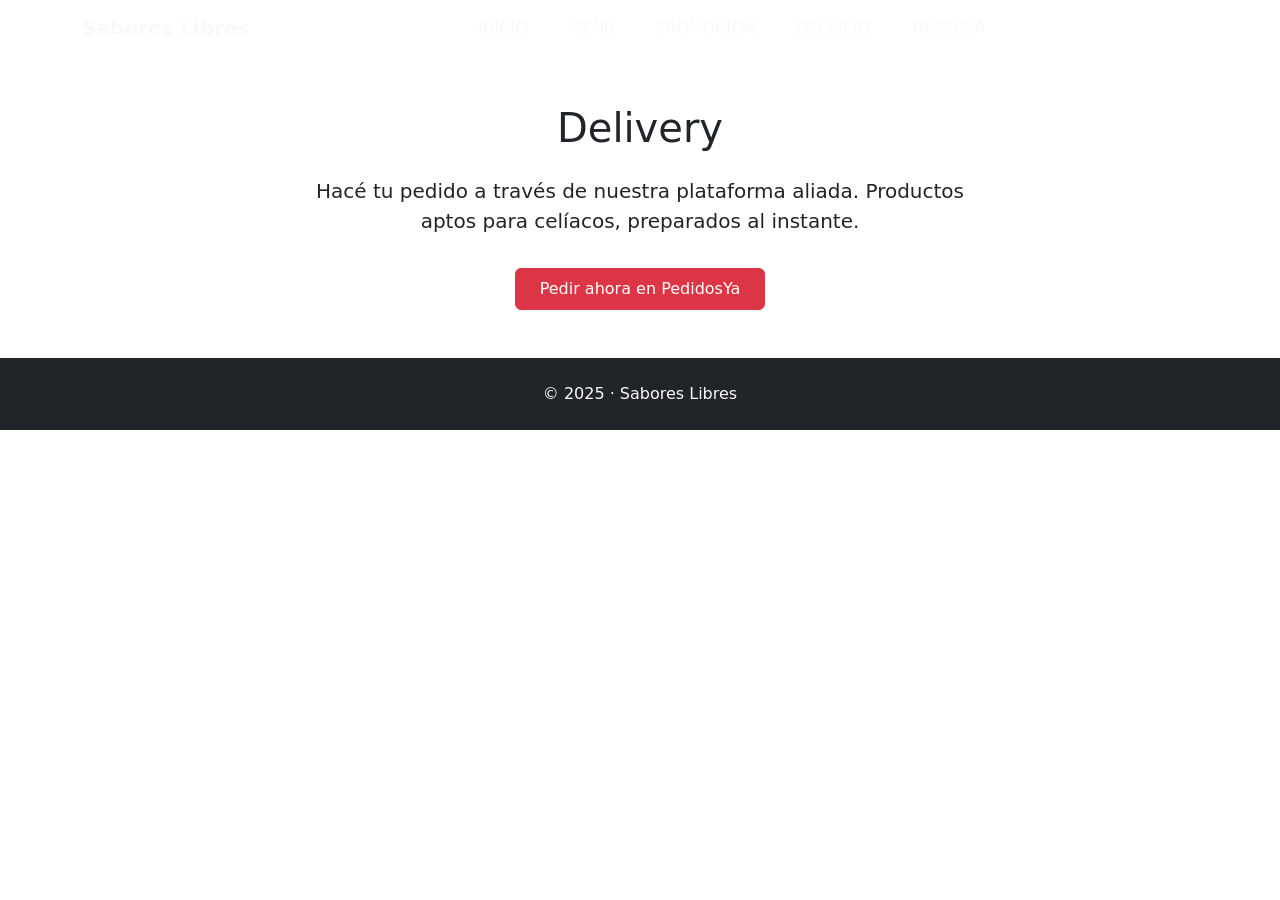
==== delivery.html @ 7729223d "modificacion 1020" ====
<!DOCTYPE html>
<html lang="es">
<head>
    <meta charset="UTF-8">
    <meta name="viewport" content="width=device-width, initial-scale=1.0">
    <title>Delivery · Sabores Libres</title>

    <link href="https://cdn.jsdelivr.net/npm/bootstrap@5.3.3/dist/css/bootstrap.min.css" rel="stylesheet">
    <link rel="stylesheet" href="css/estilos.css">
</head>

<body>

<!-- NAV -->
<nav class="navbar navbar-expand-lg bg2">
  <div class="container">
    <a class="navbar-brand text-light fw-bold" href="index.html">Sabores Libres</a>

    <button class="navbar-toggler" type="button" data-bs-toggle="collapse"
      data-bs-target="#navBarPrincipal">
      <span class="navbar-toggler-icon"></span>
    </button>

    <div class="collapse navbar-collapse justify-content-center" id="navBarPrincipal">
      <ul class="navbar-nav gap-4 text-center">
        <li class="nav-item"><a class="nav-link text-light" href="index.html">INICIO</a></li>
        <li class="nav-item"><a class="nav-link text-light" href="menu.html">MENÚ</a></li>
        <li class="nav-item"><a class="nav-link text-light" href="promo.html">PROMOCIÓN</a></li>
        <li class="nav-item"><a class="nav-link text-light" href="delivery.html">DELIVERY</a></li>
        <li class="nav-item"><a class="nav-link text-light" href="reserva.html">RESERVA</a></li>
      </ul>
    </div>
  </div>
</nav>

<!-- DELIVERY SECTION -->
<section class="container py-5 text-center" style="max-width: 700px;">
    <h1 class="mb-4">Delivery</h1>

    <p class="lead">
        Hacé tu pedido a través de nuestra plataforma aliada.
        Productos aptos para celíacos, preparados al instante.
    </p>

    <a href="https://www.pedidosya.com.ar" target="_blank" class="btn btn-danger mt-3 px-4 py-2">
        Pedir ahora en PedidosYa
    </a>
</section>

<!-- FOOTER -->
<footer class="text-center py-4 bg-dark text-light">
    © 2025 · Sabores Libres
</footer>

<script src="https://cdn.jsdelivr.net/npm/bootstrap@5.3.3/dist/js/bootstrap.bundle.min.js"></script>
</body>
</html>
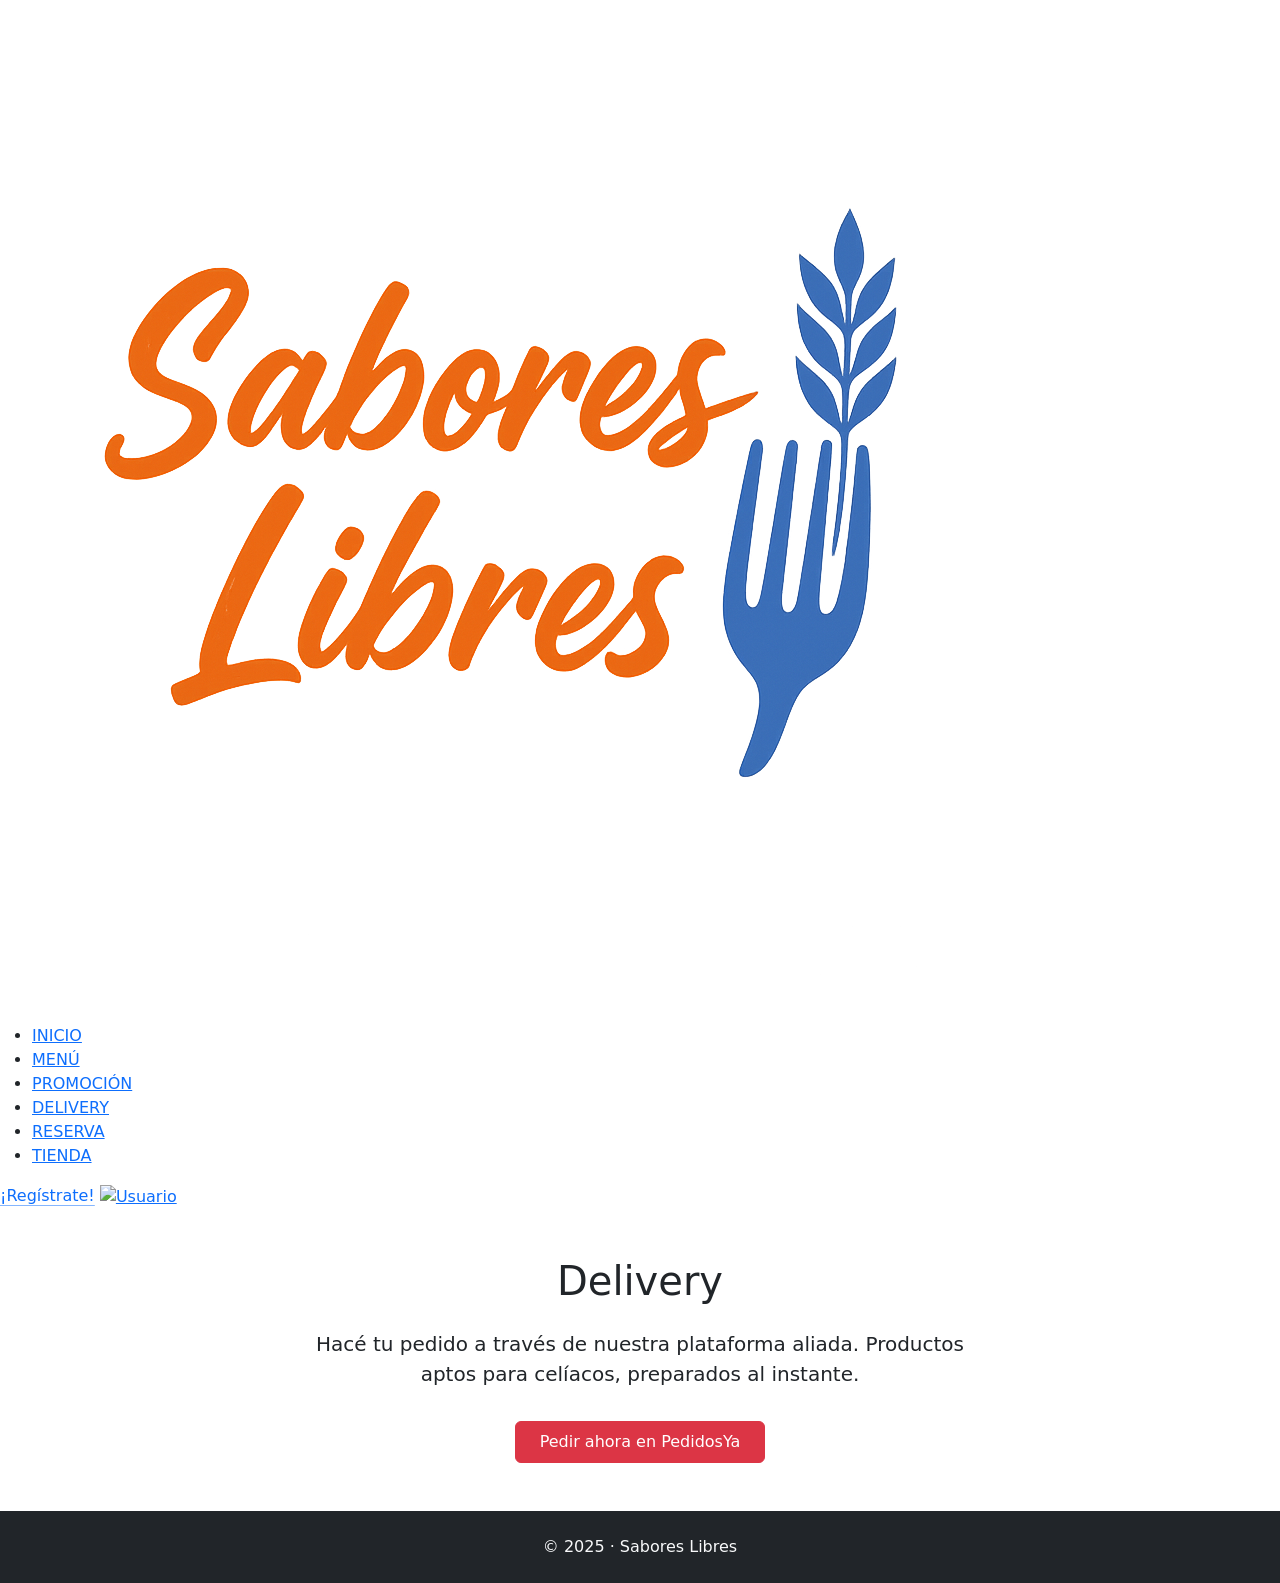
==== commit ba6c295c: "modificacion 1053" ====
--- a/delivery.html
+++ b/delivery.html
@@ -11,27 +11,30 @@
 
 <body>
 
-<!-- NAV -->
-<nav class="navbar navbar-expand-lg bg2">
-  <div class="container">
-    <a class="navbar-brand text-light fw-bold" href="index.html">Sabores Libres</a>
-
-    <button class="navbar-toggler" type="button" data-bs-toggle="collapse"
-      data-bs-target="#navBarPrincipal">
-      <span class="navbar-toggler-icon"></span>
-    </button>
-
-    <div class="collapse navbar-collapse justify-content-center" id="navBarPrincipal">
-      <ul class="navbar-nav gap-4 text-center">
-        <li class="nav-item"><a class="nav-link text-light" href="index.html">INICIO</a></li>
-        <li class="nav-item"><a class="nav-link text-light" href="menu.html">MENÚ</a></li>
-        <li class="nav-item"><a class="nav-link text-light" href="promo.html">PROMOCIÓN</a></li>
-        <li class="nav-item"><a class="nav-link text-light" href="delivery.html">DELIVERY</a></li>
-        <li class="nav-item"><a class="nav-link text-light" href="reserva.html">RESERVA</a></li>
-      </ul>
-    </div>
-  </div>
-</nav>
+    <header class="main-header bg2">
+        <div class="nav-container">
+            <a href="index.html" class="logo">
+                <img src="img/logo.png" alt="Sabores Libres">
+            </a>
+    
+            <nav class="main-nav">
+                <ul>
+                    <li><a href="index.html">INICIO</a></li>
+                    <li><a href="menu.html">MENÚ</a></li>
+                    <li><a href="promocion.html">PROMOCIÓN</a></li>
+                    <li><a href="delivery.html">DELIVERY</a></li>
+                    <li><a href="reserva.html">RESERVA</a></li>
+                    <li><a href="tienda.html">TIENDA</a></li>
+                </ul>
+            </nav>
+    
+            <div class="header-icons">
+                <a href="#" class="icon-link">¡Regístrate!</a>
+                <a href="#" class="icon-user"><img src="img/user.png" alt="Usuario"></a>
+            </div>
+        </div>
+    </header>
+    
 
 <!-- DELIVERY SECTION -->
 <section class="container py-5 text-center" style="max-width: 700px;">
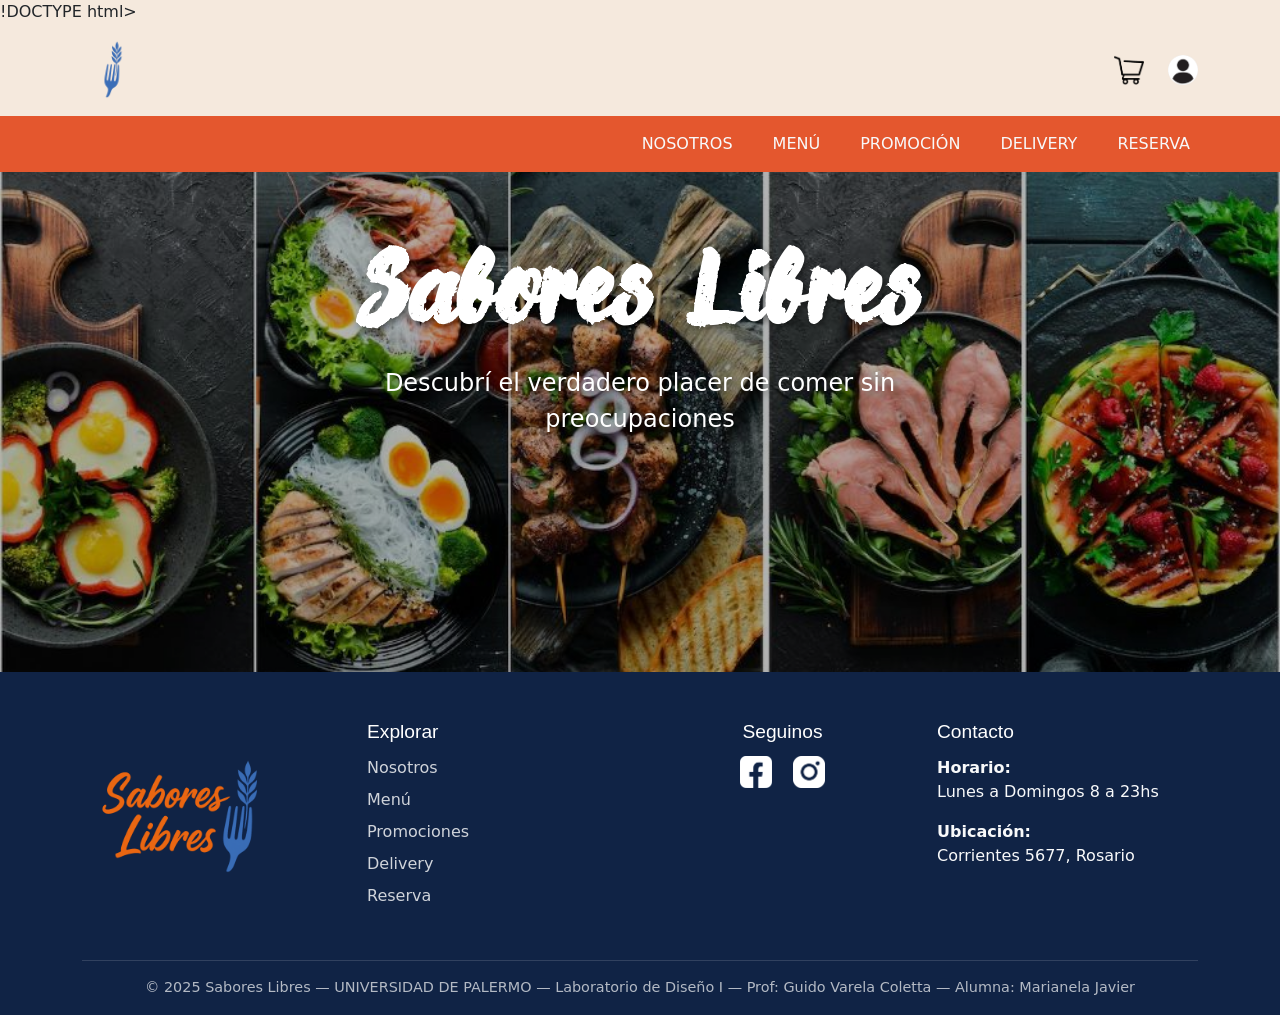
==== commit a37bb078: "modificacion 2027" ====
--- a/delivery.html
+++ b/delivery.html
@@ -1,60 +1,165 @@
-<!DOCTYPE html>
+!DOCTYPE html>
 <html lang="es">
 <head>
     <meta charset="UTF-8">
     <meta name="viewport" content="width=device-width, initial-scale=1.0">
-    <title>Delivery · Sabores Libres</title>
+    <title>Sabores Libres SIN TACC</title>
 
-    <link href="https://cdn.jsdelivr.net/npm/bootstrap@5.3.3/dist/css/bootstrap.min.css" rel="stylesheet">
-    <link rel="stylesheet" href="css/estilos.css">
+    <!--CSS-->
+    <link rel="stylesheet" href="css/style.css">
+
+    <!--BOOTSTRAP-->
+    <link href="https://cdn.jsdelivr.net/npm/bootstrap@5.3.8/dist/css/bootstrap.min.css" rel="stylesheet">
+
 </head>
 
-<body>
+<body class="bg1"> <!-- Fondo beige general -->
 
-    <header class="main-header bg2">
-        <div class="nav-container">
-            <a href="index.html" class="logo">
-                <img src="img/logo.png" alt="Sabores Libres">
-            </a>
+<!--HEADER-->
+    <!--BARRA 1 LOGO + TIENDA + USUARIO -->
+<header class="header-principal bg1">
+
+    <div class="container d-flex justify-content-between align-items-center py-3 position-relative">
+
+        <!--LOGO TENEDOR-->
+        <img src="img/tenedor.png" alt="Tenedor" class="tenedor-header">
+
+        <!--ICONOS: TIENDA + USUARIO-->
+        <div class="header-opciones d-flex align-items-center gap-4">
+            <a href="#"><img src="img/tienda.png" alt="Tienda" class="icono-header"></a>
+            <a href="#"><img src="img/usuario.png" alt="Usuario" class="icono-header"></a>
+        </div>
+
+    </div>
+
+
+    <!--BARRA DE NAVEGACIÓN NARANJA -->
+    <nav class="navbar navbar-expand-lg bg2">
+        <div class="container">
+  
+        <button class="navbar-toggler" type="button"
+            data-bs-toggle="collapse" data-bs-target="#navBarPrincipal">
+            <span class="navbar-toggler-icon"></span>
+        </button>
+  
+        <div class="collapse navbar-collapse justify-content-center" id="navBarPrincipal">
+            <ul class="navbar-nav gap-4 MS-auto text-center">
+            <li class="nav-item"><a class="nav-link text-light nav-btn" href="nosotros.html">NOSOTROS</a></li>
+            <li class="nav-item"><a class="nav-link text-light nav-btn" href="menu.html">MENÚ</a></li>
+            <li class="nav-item"><a class="nav-link text-light nav-btn" href="promocion.html">PROMOCIÓN</a></li>
+            <li class="nav-item"><a class="nav-link text-light nav-btn" href="delivery.html">DELIVERY</a></li>
+            <li class="nav-item"><a class="nav-link text-light nav-btn" href="reserva.html">RESERVA</a></li>
+            </ul>
+        </div>
+  
+        </div>
+    </nav>
+   
     
-            <nav class="main-nav">
-                <ul>
-                    <li><a href="index.html">INICIO</a></li>
-                    <li><a href="menu.html">MENÚ</a></li>
-                    <li><a href="promocion.html">PROMOCIÓN</a></li>
-                    <li><a href="delivery.html">DELIVERY</a></li>
-                    <li><a href="reserva.html">RESERVA</a></li>
-                    <li><a href="tienda.html">TIENDA</a></li>
-                </ul>
-            </nav>
-    
-            <div class="header-icons">
-                <a href="#" class="icon-link">¡Regístrate!</a>
-                <a href="#" class="icon-user"><img src="img/user.png" alt="Usuario"></a>
+    <!-- Banner superior / SLIDER -->
+    <div id="bannerCarousel" class="carousel slide" data-bs-ride="carousel">
+
+        <div class="carousel-inner">
+            <div class="carousel-item active" data-bs-interval="3000">
+                <img src="img/banner1.jpg" class="d-block w-100" alt="">
+            </div>
+            <div class="carousel-item" data-bs-interval="3000">
+                <img src="img/banner2.jpg" class="d-block w-100" alt="">
+            </div>
+            <div class="carousel-item" data-bs-interval="3000">
+                <img src="img/banner3.jpg" class="d-block w-100" alt="">
             </div>
         </div>
-    </header>
-    
 
-<!-- DELIVERY SECTION -->
-<section class="container py-5 text-center" style="max-width: 700px;">
-    <h1 class="mb-4">Delivery</h1>
+    </div>
 
-    <p class="lead">
-        Hacé tu pedido a través de nuestra plataforma aliada.
-        Productos aptos para celíacos, preparados al instante.
-    </p>
+    <!--TEXTO FIJO SOBRE EL SLIDER-->
+        <div class="slider-text">
+            <h1>Sabores Libres</h1>
+            <p>Descubrí el verdadero placer de comer sin preocupaciones</p>
+        </div>
+</header>
 
-    <a href="https://www.pedidosya.com.ar" target="_blank" class="btn btn-danger mt-3 px-4 py-2">
-        Pedir ahora en PedidosYa
-    </a>
+<body>
+<!-- SECCIÓN DELIVERY -->
+<section id="seccion-delivery" class="bg1 py-5" style="display:none;">
+    <div class="container delivery-container d-flex align-items-center justify-content-between flex-wrap">
+  
+      <!-- Columna Izquierda -->
+      <div class="delivery-text text-center text-lg-start">
+        <h3 class="mb-3">¡Hacé tu Pedido!</h3>
+        <p class="mb-4">Encontrá a <strong>Sabores Libres</strong> en <strong>Pedidos Ya</strong> y disfrutá nuestros sabores sin gluten donde quieras.</p>
+  
+        <!-- 🔗 Botón que redirige a la página oficial de Pedidos Ya -->
+        <a href="https://www.pedidosya.com.ar/" target="_blank" rel="noopener noreferrer">
+          <img src="img/pedidoya.jpg" alt="Pedido Ya" class="delivery-btn">
+        </a>
+      </div>
+  
+      <!-- Columna Derecha -->
+      <div class="delivery-img text-center mt-4 mt-lg-0">
+        <img src="img/delivery.png" alt="Repartidor Sabores Libres" class="img-fluid" style="max-width: 350px;">
+      </div>
+  
+    </div>
 </section>
 
-<!-- FOOTER -->
-<footer class="text-center py-4 bg-dark text-light">
-    © 2025 · Sabores Libres
+</body>
+
+<!--FOOTER-->
+<footer class="footer bg3 text-light pt-5 pb-3">
+    <div class="container">
+        <div class="row gy-4">
+
+            <!--LOGO-->
+            <div class="col-md-3 text-center text-md-start">
+                <img src="img/logo.png" class="footer-logo mb-3" alt="Logo Sabores Libres">
+            </div>
+
+            <!--MENÚ-->
+            <div class="col-md-3">
+                <h5 class="footer-title">Explorar</h5>
+                <ul class="footer-links">
+                    <li><a href="#" class="nav-btn" data-section="inicio">Nosotros</a></li>
+                    <li><a href="#" class="nav-btn" data-section="menu">Menú</a></li>
+                    <li><a href="#" class="nav-btn" data-section="promo">Promociones</a></li>
+                    <li><a href="#" class="nav-btn" data-section="delivery">Delivery</a></li>
+                    <li><a href="#" class="nav-btn" data-section="reserva">Reserva</a></li>
+                </ul>
+            </div>
+
+            <!--REDES-->
+            <div class="col-md-3 text-center">
+                <h5 class="footer-title">Seguinos</h5>
+                <div class="footer-redes mt-2">
+                    <a href="#"><img src="img/facebook.png" alt="Facebook"></a>
+                    <a href="#"><img src="img/instagram.png" alt="Instagram"></a>
+                </div>
+            </div>
+
+            <!--HORARIOS-->
+            <div class="col-md-3">
+                <h5 class="footer-title">Contacto</h5>
+                <p><strong>Horario:</strong><br>Lunes a Domingos 8 a 23hs</p>
+                <p><strong>Ubicación:</strong><br>Corrientes 5677, Rosario</p>
+            </div>
+
+        </div>
+
+        <!--LÍNEA FINAL-->
+        <div class="text-center mt-4 pt-3 footer-copy">
+            © 2025 Sabores Libres — UNIVERSIDAD DE PALERMO — Laboratorio de Diseño I — Prof: Guido Varela Coletta — Alumna: Marianela Javier
+        </div>
+    </div>
 </footer>
 
-<script src="https://cdn.jsdelivr.net/npm/bootstrap@5.3.3/dist/js/bootstrap.bundle.min.js"></script>
+  
+  
+
+
+<!--BOOTSTRAP SCRIPT -->
+<script src="https://cdn.jsdelivr.net/npm/bootstrap@5.3.8/dist/js/bootstrap.bundle.min.js"></script>
+
 </body>
 </html>
+
--- a/css/style.css
+++ b/css/style.css
@@ -0,0 +1,1018 @@
+/*TIPOGRAFÍA PERSONALIZADA*/
+@font-face {
+    font-family: 'Richie Brusher';
+    src: url('../fonts/Richie Brusher.ttf') format('truetype');
+    font-display: swap;
+}
+
+/*VARIABLES GLOBALES*/
+:root {
+    --section: #F5E9DD;
+    --header2: #E4572E;
+    --botton: #2E59A7;
+    --footer: #102345;
+    --text: #2C2C2C;
+    --text2: #FFFFFF;
+}
+
+/*FONDOS*/
+.bg1 { background: var(--section); }
+.bg2 { background: var(--header2); }
+.bg3 { background: var(--footer); }
+
+/*GLOBAL*/
+body {
+    background-color: var(--section);
+    color: var(--text);
+    font-family: 'Josefin Slab', serif;
+}
+
+
+/*HEADER*/
+header {
+    position: relative;
+}
+
+/*LOGO TENEDOR*/
+.tenedor-header {
+    width: 60px;
+}
+
+/*ICONOS: TIENDA + USUARIO*/
+.icono-header {
+    width: 32px;
+    transition: 0.3s;
+}
+
+.icono-header:hover {
+    transform: scale(1.1);
+    opacity: 0.8;
+}
+
+/*ENLACES DEL HEADER (si agregrego texto)*/
+.header-link {
+    text-decoration: none;
+    color: var(--text);
+    font-family: 'Raleway', sans-serif;
+    font-weight: 600;
+    transition: 0.3s;
+}
+
+.header-link:hover {
+    color: var(--header2);
+}
+
+.header-opciones img {
+    width: 30px;
+    cursor: pointer;
+    transition: 0.3s ease;
+}
+
+.header-opciones img:hover {
+    transform: scale(1.12);
+    opacity: 0.85;
+}
+
+/*SLIDER- BANNER*/
+.carousel-item img {
+    width: 100%;
+    height: 60vh; 
+    max-height: 500px;
+    object-fit: cover;
+    filter: brightness(70%);
+}
+
+/*TEXTO FIJO SLIDER- BANNER*/
+.slider-text {
+    position: absolute;
+    top: 50%;
+    left: 50%;
+    transform: translate(-50%, -50%);
+    z-index: 10;
+    text-align: center;
+    color: white;
+    text-shadow: 3px 3px 6px rgba(0,0,0,0.4);
+}
+
+.slider-text h1 {
+    font-family: 'Richie Brusher', cursive;
+    font-size: clamp(2.5rem, 8vw, 6rem);
+    font-weight: 800;
+}
+
+.slider-text p {
+    font-size: clamp(1rem, 2vw, 1.5rem);
+}
+
+/*ÁREA DINÁMICA*/
+.content-area {
+    padding-top: 4rem;
+    padding-bottom: 4rem;
+}
+
+/*TIENDA + PRODUCTOS*/
+    /*Contenedor*/
+    .tienda-wrapper {
+        display: flex;
+        align-items: center;
+        justify-content: center;
+        gap: 15px;
+    }
+    
+        /*Flechas*/
+    .tienda-arrow {
+        background: none;
+        border: none;
+        font-size: 45px;
+        cursor: pointer;
+        color: #E4572E;
+        transition: 0.2s;
+    }
+    .tienda-arrow:hover {
+        transform: scale(1.15);
+    }
+    
+        /*VIEWPORT (ventana visible)*/
+    .tienda-viewport {
+        width: 80%;
+        max-width: 900px;
+        overflow: hidden;
+        border-radius: 12px;
+    }
+    
+        /*TRACK (carril que se mueve)*/
+    .tienda-track {
+        display: flex;
+        transition: transform 0.4s ease; 
+    }
+    
+        /*CADA PRODUCTO*/
+    .tienda-item {
+        width: 25%;            
+        padding: 10px;
+        text-align: center;
+    }
+    
+    .tienda-item img {
+        width: 100%;
+        height: 180px;           
+        object-fit: cover;
+        border-radius: 10px;
+        box-shadow: 0 4px 8px rgba(0,0,0,0.1);
+    }
+    
+    .tienda-item p {
+        margin: 5px 0 0;
+        font-size: 14px;
+    }
+    
+        /*RESPONSIVE*/
+    @media (max-width: 768px) {
+        .tienda-item {
+            width: 50%;   /* En móvil → 2 productos por fila */
+        }
+    }
+
+
+
+/*CONTENIDO DINÁMICO: INICIO*/
+
+   .contenido-dinamico {
+    max-width: 900px;
+    margin: 0 auto;
+    text-align: center;
+    padding: 20px 15px;
+}
+
+.inicio-title {
+    font-family: 'Raleway', sans-serif;
+    font-size: 2rem;
+    font-weight: 700;
+    color: var(--text);
+    margin-bottom: 20px;
+}
+
+.inicio-subtitle {
+    font-family: 'Josefin Slab', serif;
+    font-size: 1.3rem;
+    font-weight: 400;
+    color: var(--text);
+    line-height: 1.6;
+}
+
+/*SECCIÓN MISIÓN & VISIÓN*/
+
+   .mision-vision {
+    max-width: 950px;
+    margin: 0 auto;
+}
+
+.mv-box {
+    background: white;
+    padding: 25px 20px;
+    border-radius: 12px;
+    box-shadow: 0 4px 10px rgba(0,0,0,0.12);
+    text-align: center;
+}
+
+.mv-title {
+    font-family: 'Raleway', sans-serif;
+    font-size: 1.8rem;
+    font-weight: 700;
+    color: var(--header2);
+    margin-bottom: 10px;
+}
+
+.mv-text {
+    font-family: 'Josefin Slab', serif;
+    font-size: 1.15rem;
+    color: var(--text);
+    line-height: 1.6;
+}
+
+/* LÍNEA DIVISORIA ENTRE SECCIONES */
+.seccion-divider {
+    width: 80%;
+    height: 2px;
+    background-color: rgba(0,0,0,0.15);
+    margin: 50px auto;
+    border-radius: 50px;
+}
+
+
+
+/* NEWSLETTER */
+.newsletter {
+    background: var(--botton);
+    color: white;
+    padding: 25px 20px;
+    border-radius: 12px;
+    text-align: center;
+    max-width: 600px;
+    margin: 0 auto; /* centra todo el newsletter */
+}
+
+.newsletter h3 {
+    font-family: 'Raleway', sans-serif;
+    margin-bottom: 15px;
+}
+
+    /* Contenedor del input + botón */
+.newsletter div {
+    display: flex;
+    justify-content: center;
+    gap: 10px;
+    flex-wrap: wrap; /* no se rompe en mobile */
+}
+
+    /* Input */
+.newsletter input {
+    padding: 0.6rem 1rem;
+    border-radius: 8px;
+    border: 2px solid var(--header2);
+    width: 500px;
+}
+
+    /* Botón */
+.newsletter button {
+    padding: 0.6rem 1.3rem;
+    border-radius: 8px;
+    background: var(--header2);
+    color: white;
+    border: none;
+    cursor: pointer;
+    transition: 0.3s;
+}
+
+.newsletter button:hover {
+    background: var(--footer);
+}
+
+    /* RESPONSIVE */
+@media (max-width: 480px) {
+    .newsletter {
+        padding: 20px;
+    }
+
+    .newsletter div {
+        flex-direction: column; 
+    }
+
+    .newsletter input,
+    .newsletter button {
+        width: 100%;
+    }
+}
+
+
+/*RESEÑAS*/
+.resenas {
+    padding: 50px 0;
+}
+
+.resena-box {
+    background: white;
+    padding: 1.5rem;
+    border-radius: 15px;
+    box-shadow: 0 0 10px rgba(0,0,0,0.1);
+}
+
+/*FOOTER*/
+   .footer {
+    background: var(--footer);
+    color: var(--text2);
+}
+
+.footer-logo {
+    width: 200px;
+}
+
+.footer-desc {
+    font-size: 0.95rem;
+    opacity: 0.8;
+}
+
+.footer-title {
+    font-family: 'Raleway', sans-serif;
+    font-size: 1.2rem;
+    margin-bottom: 0.8rem;
+    color: var(--text2);
+}
+
+.footer-links {
+    list-style: none;
+    padding: 0;
+}
+
+.footer-links li {
+    margin-bottom: 0.5rem;
+}
+
+.footer-links li a {
+    color: var(--text2);
+    text-decoration: none;
+    opacity: 0.8;
+    transition: 0.3s;
+}
+
+.footer-links li a:hover {
+    opacity: 1;
+    color: var(--header2);
+}
+
+.footer-redes img {
+    width: 32px;
+    margin: 0 8px;
+    transition: 0.3s;
+}
+
+.footer-redes img:hover {
+    transform: scale(1.15);
+    opacity: 0.8;
+}
+
+
+.footer-copy {
+    border-top: 1px solid rgba(255,255,255,0.2);
+    padding-top: 12px;
+    font-size: 0.9rem;
+    opacity: 0.7;
+}
+
+    /*RESPONSIVE FOOTER*/
+@media (max-width: 768px) {
+
+    .slider-text h1 {
+        font-size: 3rem;
+    }
+
+    .slider-text p {
+        font-size: 1.1rem;
+    }
+
+    .tenedor-header {
+        width: 45px;
+        top: 5px;
+        left: 5px;
+    }
+
+}
+
+/* REVISTA MENÚ */
+.menu-img {
+    width: 350px;
+    height: 500px;
+    object-fit: cover;
+    border-radius: 10px;
+    box-shadow: 0 0 8px rgba(0,0,0,0.2);
+}
+
+.menu-revista {
+    margin-top: 30px;
+}
+
+.menu-arrow {
+    background: none;
+    border: none;
+    font-size: 2.5rem;
+    cursor: pointer;
+    padding: 10px;
+    color: var(--header2);
+}
+
+.menu-arrow:hover {
+    opacity: 0.7;
+}
+
+    /* Responsive */
+@media (max-width: 768px) {
+    .menu-img {
+        width: 150px;
+        height: 220px;
+    }
+}
+
+
+/*ESTILOS REVISTA – MENÚ*/
+
+/* Botón descargar PDF */
+.btn-descargar-menu,
+.btn-descargar-menu:visited {
+    background-color: var(--botton);
+    color: var(--text2);
+    font-weight: 600;
+    padding: 10px 20px;
+    border-radius: 12px;
+    text-decoration: none;
+    transition: all 0.3s ease;
+    display: inline-block;
+    margin-bottom: 20px;
+}
+
+.btn-descargar-menu:hover {
+    background-color: var(--header2);
+    color: white;
+    transform: scale(1.05);
+}
+
+/* Contenedor principal del carrusel */
+#revistaMenu {
+    max-width: 1000px;
+    margin: 0 auto;
+}
+
+/* Estilo de las imágenes del carrusel */
+#revistaMenu img {
+    width: 100%;
+    border-radius: 18px;
+    box-shadow: 0px 4px 12px rgba(0,0,0,0.15);
+}
+
+/* Flechas del carrusel */
+.carousel-control-prev-icon,
+.carousel-control-next-icon {
+    filter: invert(100%); /* las hace blancas */
+}
+
+/* Fondo de indicadores */
+.carousel-indicators button {
+    background-color: var(--header2);
+    width: 12px;
+    height: 12px;
+    border-radius: 50%;
+}
+
+.carousel-indicators .active {
+    background-color: var(--botton);
+}
+
+/* Ajustes de spacing */
+.menu-revista {
+    margin-top: 25px;
+}
+
+/* Título MENÚ */
+#seccion-menu h2 {
+    font-family: "Richie Brusher";
+    color: var(--header2);
+    font-size: 3rem;
+    margin-bottom: 20px;
+}
+
+/* Responsive */
+@media (max-width: 768px) {
+
+    #revistaMenu img {
+        border-radius: 14px;
+    }
+
+    #seccion-menu h2 {
+        font-size: 2.4rem;
+    }
+
+    .btn-descargar-menu {
+        font-size: 0.9rem;
+        padding: 8px 16px;
+    }
+}
+
+
+
+/* RESERVAS */
+    /*CONTENEDOR GENERAL DEL FORMULARIO*/
+#seccion-reserva {
+    background-color: #fff8f0; /* beige claro */
+    padding: 3rem 2rem;
+    border-radius: 20px;
+    box-shadow: 0 8px 20px rgba(0,0,0,0.1);
+    max-width: 600px;
+    margin: 3rem auto;
+    position: relative;
+    z-index: 10;
+  }
+  
+  /*TÍTULO*/
+  #seccion-reserva h2 {
+    text-align: center;
+    color: #e07a2c; /* naranja principal */
+    margin-bottom: 1.5rem;
+    font-family: 'Poppins', sans-serif;
+    font-weight: 600;
+    letter-spacing: 1px;
+  }
+  
+    /*CAMPOS DEL FORMULARIO */
+  #seccion-reserva form {
+    display: flex;
+    flex-direction: column;
+    gap: 1rem;
+  }
+  
+  #seccion-reserva label {
+    font-weight: 500;
+    color: #444;
+  }
+  
+  #seccion-reserva input,
+  #seccion-reserva select,
+  #seccion-reserva textarea {
+    padding: 0.8rem;
+    border: 1.5px solid #ccc;
+    border-radius: 10px;
+    font-size: 1rem;
+    transition: all 0.3s ease;
+  }
+  
+  /*Efecto al pasar el mouse sobre los campos */
+  #seccion-reserva input:hover,
+  #seccion-reserva select:hover,
+  #seccion-reserva textarea:hover {
+    border-color: #e07a2c;
+    background-color: #fff1e6;
+  }
+  
+  /*BOTÓN PRINCIPAL */
+  #seccion-reserva button {
+    background-color: #e07a2c;
+    color: white;
+    border: none;
+    border-radius: 12px;
+    padding: 0.9rem;
+    font-size: 1.1rem;
+    font-weight: 600;
+    cursor: pointer;
+    transition: all 0.3s ease;
+    margin-top: 1rem;
+  }
+  
+  /*EFECTO HOVER DEL BOTÓN */
+  #seccion-reserva button:hover {
+    background-color: #ff9c4a;
+    transform: translateY(-3px);
+    box-shadow: 0 5px 15px rgba(224, 122, 44, 0.4);
+  }
+  
+  /*MENSAJE DE CONFIRMACIÓN (paso 4) */
+  #mensaje-confirmacion {
+    text-align: center;
+    font-size: 1.2rem;
+    color: #2d6a4f;
+    background-color: #e6ffea;
+    border: 1px solid #b7f2c2;
+    border-radius: 12px;
+    padding: 1rem;
+    margin-top: 1.5rem;
+    display: none; /* se muestra solo cuando se confirma */
+  }
+  
+  /*AJUSTE DE ALINEACIÓN DEL PASO 1*/
+#seccion-reserva .reserva-paso .row {
+    display: flex;
+    justify-content: center;
+    align-items: flex-start;
+    flex-wrap: wrap;
+    gap: 1.5rem;
+  }
+  
+  #seccion-reserva .reserva-paso .col-md-5 {
+    flex: 1 1 300px; 
+    max-width: 400px;
+  }
+  
+  #seccion-reserva select.form-select {
+    height: 50px;
+    border-radius: 12px;
+    border: 2px solid #e8e8e8;
+    background-color: #fff;
+    transition: all 0.3s ease;
+  }
+  
+  #seccion-reserva select.form-select:hover {
+    border-color: #ff7f00;
+    box-shadow: 0 0 6px rgba(255, 127, 0, 0.3);
+  }
+  
+    /*SELECT FECHA Y HORA (PASO 2)*/
+#seccion-reserva select.form-select {
+    height: 50px;
+    border-radius: 12px;
+    border: 2px solid #e8e8e8;
+    font-size: 1rem;
+    background-color: #fff;
+    transition: all 0.3s ease;
+    padding: 10px 15px;
+  }
+  
+  #seccion-reserva select.form-select:hover {
+    border-color: #ff7f00;
+    box-shadow: 0 0 6px rgba(255, 127, 0, 0.3);
+  }
+  
+  #seccion-reserva select.form-select:focus {
+    border-color: #ff7f00;
+    box-shadow: 0 0 6px rgba(255, 127, 0, 0.4);
+    outline: none;
+  }
+
+  #volverInicio {
+    background-color: #ff7f00;
+    border: none;
+    color: #fff;
+    padding: 10px 25px;
+    border-radius: 12px;
+    font-size: 1rem;
+    transition: all 0.3s ease;
+    margin-top: 20px;
+  }
+  
+  #volverInicio:hover {
+    background-color: #e76e00;
+    transform: scale(1.05);
+  }
+
+/*SECCIÓN DELIVERY*/
+#seccion-delivery {
+    background-color: #fff8f1; /* fondo claro cálido */
+    padding: 60px 20px;
+    display: flex;
+    justify-content: center;
+    align-items: center;
+    flex-direction: column;
+    border-top: 3px solid #f9a43f; /* línea naranja superior */
+  }
+  
+  .delivery-container {
+    background-color: #ffffff;
+    border-radius: 16px;
+    box-shadow: 0 4px 15px rgba(0, 0, 0, 0.1);
+    padding: 40px;
+    display: flex;
+    align-items: center;
+    justify-content: center;
+    flex-wrap: wrap;
+    max-width: 900px;
+    width: 100%;
+    gap: 40px;
+  }
+  
+  /*Texto centrado */
+  .delivery-text {
+    flex: 1 1 350px;
+    text-align: center;
+  }
+  
+  .delivery-text h3 {
+    color: #e57200;
+    font-size: 2rem;
+    font-weight: 700;
+    margin-bottom: 15px;
+  }
+  
+  .delivery-text p {
+    color: #555;
+    font-size: 1.1rem;
+    margin-bottom: 25px;
+    line-height: 1.6;
+  }
+  
+  /*Botón PedidosYa*/
+  .delivery-btn {
+    width: 180px;
+    border-radius: 12px;
+    transition: all 0.3s ease;
+    border: 2px solid transparent;
+  }
+  
+  .delivery-btn:hover {
+    transform: scale(1.05);
+    border-color: #f9a43f;
+    box-shadow: 0 0 15px rgba(249, 164, 63, 0.4);
+  }
+  
+  /*Imagen del repartidor*/
+  .delivery-img img {
+    max-width: 350px;
+    width: 100%;
+    border-radius: 16px;
+    transition: transform 0.3s ease;
+  }
+  
+  .delivery-img img:hover {
+    transform: scale(1.03);
+  }
+  
+  /*Responsive*/
+  @media (max-width: 768px) {
+    .delivery-container {
+      flex-direction: column;
+      text-align: center;
+      padding: 30px 20px;
+    }
+  
+    .delivery-text {
+      text-align: center;
+    }
+  
+    .delivery-btn {
+      width: 150px;
+    }
+  
+    .delivery-img img {
+      max-width: 280px;
+    }
+  }
+
+  #seccion-promocion {
+    background-color: #fff8f1; /* fondo claro cálido */
+    padding: 60px 20px;
+    display: flex;
+    justify-content: center;
+}
+
+  
+/*PROMOCION*/
+    /* CONTENEDOR PRINCIPAL */
+.promocion-container {
+    display: flex;
+    justify-content: center;
+    align-items: center;
+    flex-wrap: wrap; /* permite que se adapten en móvil */
+    gap: 40px;
+    max-width: 900px;
+    margin: 0 auto;
+    padding: 40px 20px;
+    background-color: #fff8f1; /* fondo cálido similar a Delivery */
+    border-radius: 16px;
+    box-shadow: 0 4px 15px rgba(0,0,0,0.1);
+}
+
+    /* TEXTO */
+.promocion-text {
+    flex: 1 1 350px;
+    text-align: left;
+}
+
+.promocion-text h2 {
+    color: #e57200;
+    font-size: 2rem;
+    font-weight: 700;
+    margin-bottom: 15px;
+}
+
+.promocion-text p {
+    color: #555;
+    font-size: 1.1rem;
+    line-height: 1.6;
+    margin-bottom: 20px;
+}
+
+    /* BOTÓN */
+.promocion-btn {
+    display: inline-block;
+    background-color: #e57200;
+    color: white;
+    padding: 12px 28px;
+    font-size: 1.1rem;
+    font-weight: 600;
+    border-radius: 12px;
+    text-decoration: none;
+    transition: all 0.3s ease;
+    box-shadow: 0 4px 10px rgba(0,0,0,0.15);
+}
+
+.promocion-btn:hover {
+    background-color: #f9a43f;
+    transform: translateY(-3px);
+    box-shadow: 0 5px 15px rgba(249, 164, 63, 0.4);
+}
+
+    /* IMAGEN */
+.promocion-img {
+    flex: 1 1 300px;
+    text-align: center;
+}
+
+.promocion-img img {
+    width: 100%;
+    max-width: 350px;
+    border-radius: 16px;
+    transition: transform 0.3s ease;
+}
+
+.promocion-img img:hover {
+    transform: scale(1.03);
+}
+
+    /* RESPONSIVE PROMOCIÓN*/
+@media (max-width: 768px) {
+    .promocion-container {
+        flex-direction: column;
+        text-align: center;
+        padding: 30px 15px;
+    }
+
+    .promocion-text {
+        text-align: center;
+    }
+
+    .promocion-btn {
+        width: 80%;
+        max-width: 250px;
+    }
+
+    .promocion-img img {
+        max-width: 280px;
+    }
+}
+
+/*SECCIÓN CARGA TU CV*/
+   #seccion-cv {
+    background-color: #f8f5f0; /* fondo beige */
+    padding: 60px 20px;
+}
+
+#seccion-cv h2 {
+    font-size: 2rem;
+    font-weight: 700;
+    color: #333;
+    text-align: center;
+    margin-bottom: 15px;
+}
+
+#seccion-cv p {
+    font-size: 1.1rem;
+    color: #555;
+    text-align: center;
+    margin-bottom: 30px;
+}
+
+    /* FORMULARIO */
+#form-cv {
+    background-color: #fff;
+    padding: 30px;
+    border-radius: 12px;
+    box-shadow: 0 4px 12px rgba(0,0,0,0.1);
+    max-width: 600px;
+    margin: 0 auto;
+}
+
+#form-cv .form-label {
+    font-weight: 500;
+    color: #333;
+}
+
+#form-cv .form-control {
+    border-radius: 8px;
+    border: 1.5px solid #ccc;
+    padding: 0.6rem 1rem;
+    margin-bottom: 15px;
+    font-size: 1rem;
+    transition: all 0.3s ease;
+}
+
+#form-cv .form-control:hover,
+#form-cv .form-control:focus {
+    border-color: #e07a2c;
+    box-shadow: 0 0 6px rgba(224, 122, 44, 0.2);
+    outline: none;
+}
+
+    /* BOTONES */
+#form-cv .btn {
+    border-radius: 8px;
+    min-width: 140px;
+    padding: 0.6rem 1.2rem;
+    font-weight: 600;
+    cursor: pointer;
+    transition: all 0.3s ease;
+}
+
+    /* Botón enviar */
+#form-cv button.btn-primary {
+    background-color: #2e59a7;
+    color: #fff;
+    border: none;
+}
+
+#form-cv button.btn-primary:hover {
+    background-color: #1f3f7a;
+    transform: translateY(-2px);
+    box-shadow: 0 4px 12px rgba(0,0,0,0.2);
+}
+
+    /* Botón personalizado subir archivo */
+#form-cv .btn-upload {
+    position: relative;
+    overflow: hidden;
+    cursor: pointer;
+    display: inline-block;
+    background-color: #6c757d;
+    color: #fff;
+    padding: 0.6rem 1.2rem;
+    font-weight: 600;
+    border-radius: 8px;
+    text-align: center;
+    transition: all 0.3s ease;
+}
+
+#form-cv .btn-upload:hover {
+    background-color: #5a6268;
+}
+
+#form-cv .btn-upload input[type="file"] {
+    position: absolute;
+    top: 0;
+    left: 0;
+    opacity: 0;
+    width: 100%;
+    height: 100%;
+    cursor: pointer;
+}
+
+    /* Ícono PDF al lado del nombre de archivo */
+#form-cv .btn-upload span::before {
+    content: "📄 ";
+    margin-right: 8px;
+}
+
+    /* Contenedor botones */
+#form-cv .d-flex {
+    display: flex;
+    justify-content: space-between;
+    gap: 15px;
+    flex-wrap: wrap;
+    margin-top: 20px;
+}
+
+    /* MENSAJE DE ÉXITO */
+#mensaje-cv {
+    font-weight: 600;
+    color: green;
+    font-size: 1.1rem;
+    text-align: center;
+    margin-top: 20px;
+    display: none;
+    animation: fadeInOut 4s ease forwards;
+}
+
+    /* Animación fade */
+@keyframes fadeInOut {
+    0%, 80% { opacity: 0; }
+    10%, 70% { opacity: 1; }
+}
+
+    /*RESPONSIVE CARGA TU CV*/
+@media (max-width: 768px) {
+    #form-cv {
+        padding: 20px;
+    }
+
+    #form-cv .d-flex {
+        flex-direction: column;
+        gap: 10px;
+    }
+
+    #form-cv .btn {
+        width: 100%;
+    }
+}
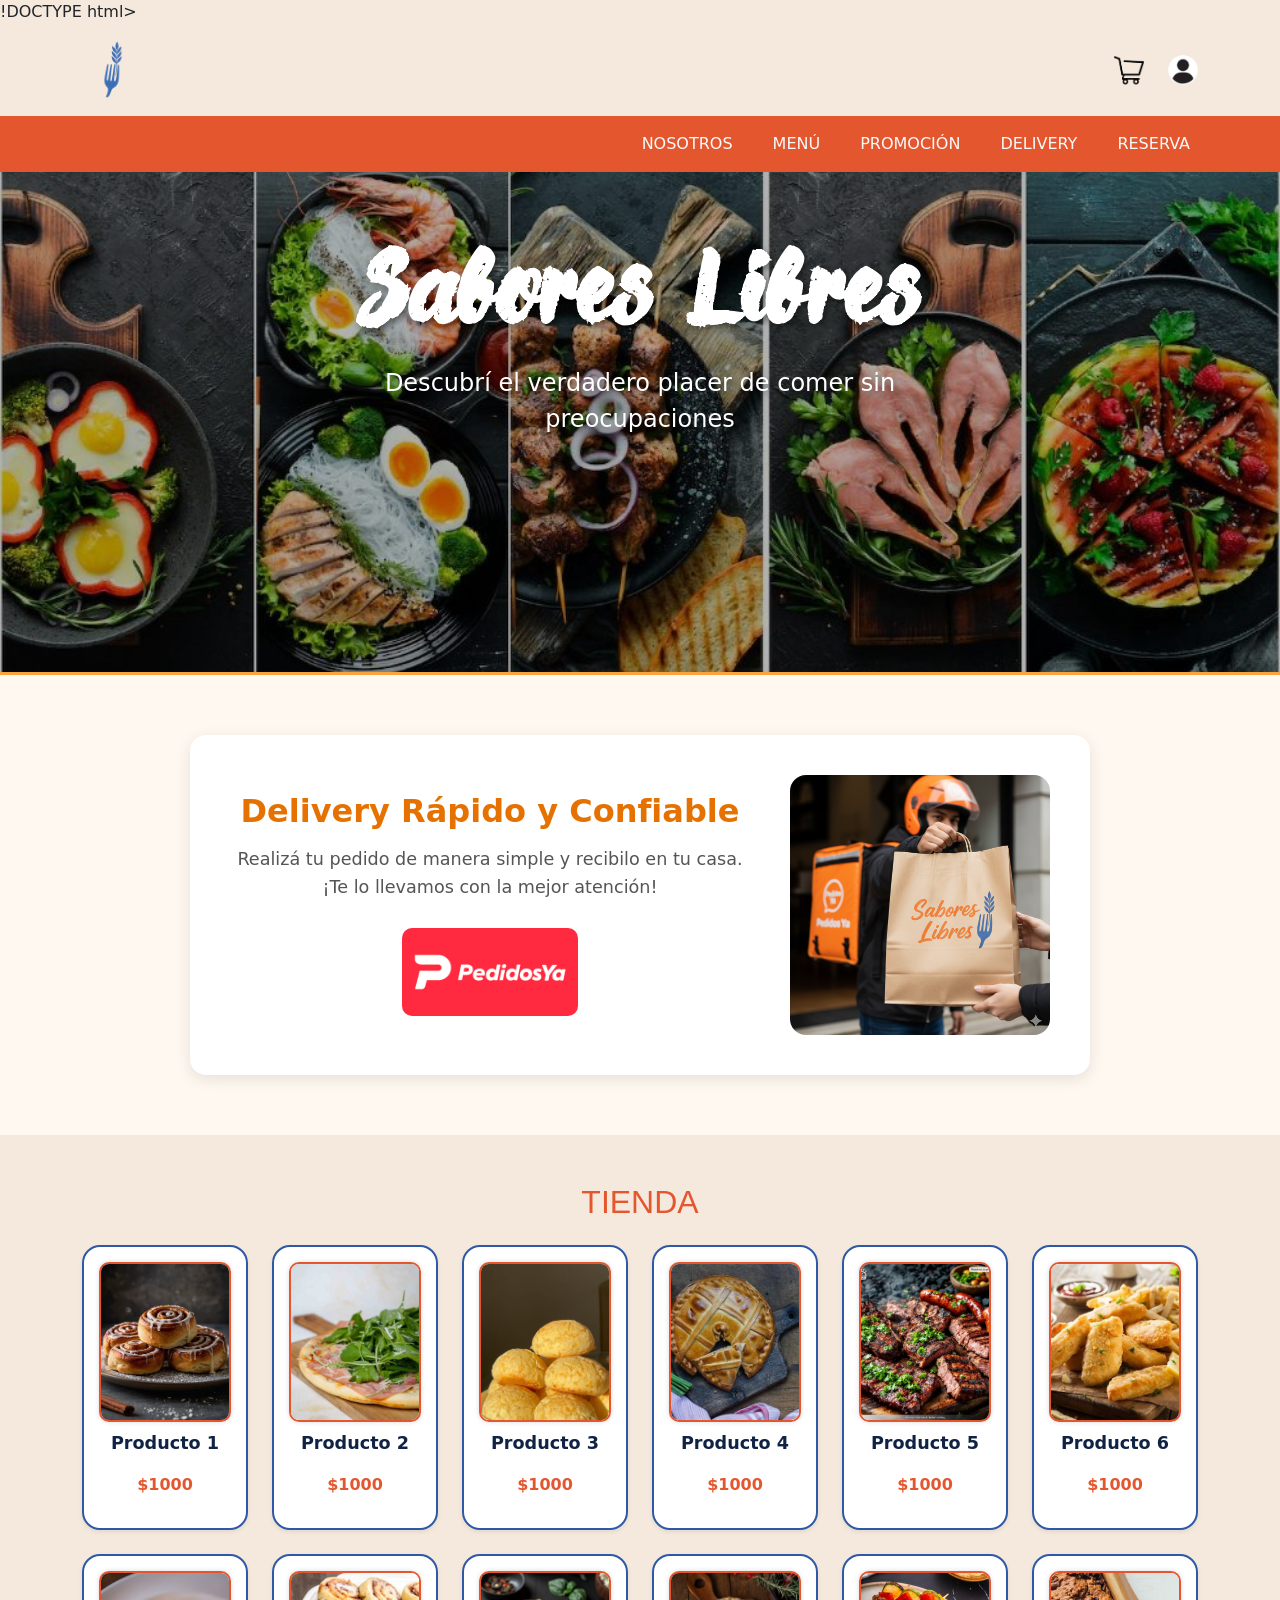
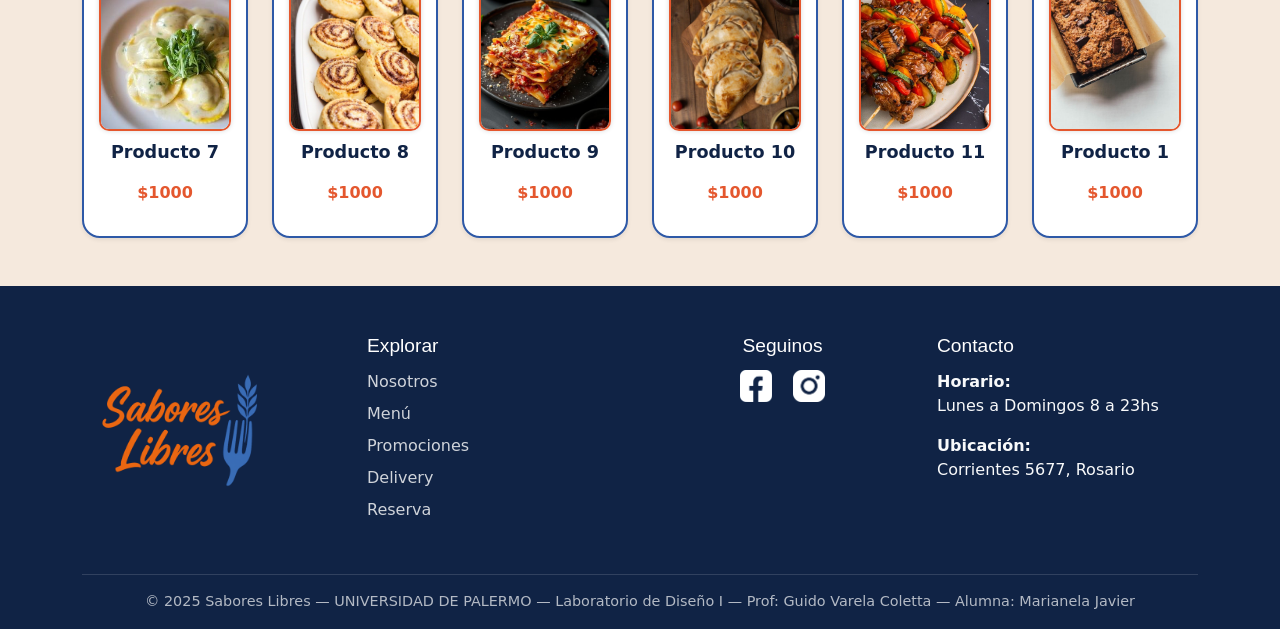
==== commit a05c9fb2: "modificacion 2256" ====
--- a/delivery.html
+++ b/delivery.html
@@ -82,26 +82,142 @@
 
 <body>
 <!-- SECCIÓN DELIVERY -->
-<section id="seccion-delivery" class="bg1 py-5" style="display:none;">
-    <div class="container delivery-container d-flex align-items-center justify-content-between flex-wrap">
-  
-      <!-- Columna Izquierda -->
-      <div class="delivery-text text-center text-lg-start">
-        <h3 class="mb-3">¡Hacé tu Pedido!</h3>
-        <p class="mb-4">Encontrá a <strong>Sabores Libres</strong> en <strong>Pedidos Ya</strong> y disfrutá nuestros sabores sin gluten donde quieras.</p>
-  
-        <!-- 🔗 Botón que redirige a la página oficial de Pedidos Ya -->
-        <a href="https://www.pedidosya.com.ar/" target="_blank" rel="noopener noreferrer">
-          <img src="img/pedidoya.jpg" alt="Pedido Ya" class="delivery-btn">
-        </a>
-      </div>
-  
-      <!-- Columna Derecha -->
-      <div class="delivery-img text-center mt-4 mt-lg-0">
-        <img src="img/delivery.png" alt="Repartidor Sabores Libres" class="img-fluid" style="max-width: 350px;">
-      </div>
-  
-    </div>
+<section id="seccion-delivery">
+    <div class="delivery-container">
+
+        <div class="delivery-columns">
+            
+            <!-- COLUMNA IZQUIERDA -->
+            <div class="delivery-left">
+                <h3>Delivery Rápido y Confiable</h3>
+                <p>Realizá tu pedido de manera simple y recibilo en tu casa. ¡Te lo llevamos con la mejor atención!</p>
+
+                <a href="https://www.pedidosya.com.ar/" target="_blank" rel="noopener noreferrer">
+                    <img src="img/pedidoya.jpg" alt="Pedidos Ya" class="delivery-btn">
+                </a>
+            </div>
+
+            <!-- COLUMNA DERECHA -->
+            <div class="delivery-right">
+                <img src="img/delivery.png" alt="Repartidor">
+            </div>
+
+        </div>
+    </div>
+</section>
+
+
+<!-- LÍNEA DIVISORIA -->
+<div class="seccion-divider"></div>
+
+<!-- SECCIÓN TIENDA (misma estructura usada en Index) -->
+<section id="seccion-tienda" class="bg1 py-5">
+
+    <div class="container text-center">
+        <h2 class="mb-4 titulo-seccion">TIENDA</h2>
+
+        <div class="row justify-content-center g-4 tienda-grid">
+
+            <!-- Repetición de productos -->
+            <div class="col-6 col-md-3 col-lg-2">
+                <div class="producto card-producto shadow-sm">
+                    <img src="img/producto1.jpg" class="img-fluid mb-2 producto-img" alt="Producto 1">
+                    <p class="fw-bold producto-nombre">Producto 1</p>
+                    <p class="producto-precio">$1000</p>
+                </div>
+            </div>
+
+            <div class="col-6 col-md-3 col-lg-2">
+                <div class="producto card-producto shadow-sm">
+                    <img src="img/producto2.jpg" class="img-fluid mb-2 producto-img" alt="Producto 2">
+                    <p class="fw-bold producto-nombre">Producto 2</p>
+                    <p class="producto-precio">$1000</p>
+                </div>
+            </div>
+
+            <div class="col-6 col-md-3 col-lg-2">
+                <div class="producto card-producto shadow-sm">
+                    <img src="img/producto3.jpg" class="img-fluid mb-2 producto-img" alt="Producto 3">
+                    <p class="fw-bold producto-nombre">Producto 3</p>
+                    <p class="producto-precio">$1000</p>
+                </div>
+            </div>
+
+            <div class="col-6 col-md-3 col-lg-2">
+                <div class="producto card-producto shadow-sm">
+                    <img src="img/producto4.jpg" class="img-fluid mb-2 producto-img" alt="Producto 4">
+                    <p class="fw-bold producto-nombre">Producto 4</p>
+                    <p class="producto-precio">$1000</p>
+                </div>
+            </div>
+
+            <div class="col-6 col-md-3 col-lg-2">
+                <div class="producto card-producto shadow-sm">
+                    <img src="img/producto5.jpg" class="img-fluid mb-2 producto-img" alt="Producto 5">
+                    <p class="fw-bold producto-nombre">Producto 5</p>
+                    <p class="producto-precio">$1000</p>
+                </div>
+            </div>
+
+            <div class="col-6 col-md-3 col-lg-2">
+                <div class="producto card-producto shadow-sm">
+                    <img src="img/producto6.jpg" class="img-fluid mb-2 producto-img" alt="Producto 6">
+                    <p class="fw-bold producto-nombre">Producto 6</p>
+                    <p class="producto-precio">$1000</p>
+                </div>
+            </div>
+
+            <div class="col-6 col-md-3 col-lg-2">
+                <div class="producto card-producto shadow-sm">
+                    <img src="img/producto7.jpg" class="img-fluid mb-2 producto-img" alt="Producto 7">
+                    <p class="fw-bold producto-nombre">Producto 7</p>
+                    <p class="producto-precio">$1000</p>
+                </div>
+            </div>
+
+            <div class="col-6 col-md-3 col-lg-2">
+                <div class="producto card-producto shadow-sm">
+                    <img src="img/producto8.jpg" class="img-fluid mb-2 producto-img" alt="Producto 8">
+                    <p class="fw-bold producto-nombre">Producto 8</p>
+                    <p class="producto-precio">$1000</p>
+                </div>
+            </div>
+            
+            <div class="col-6 col-md-3 col-lg-2">
+                <div class="producto card-producto shadow-sm">
+                    <img src="img/producto9.jpg" class="img-fluid mb-2 producto-img" alt="Producto 9">
+                    <p class="fw-bold producto-nombre">Producto 9</p>
+                    <p class="producto-precio">$1000</p>
+                </div>
+            </div>
+
+            <div class="col-6 col-md-3 col-lg-2">
+                <div class="producto card-producto shadow-sm">
+                    <img src="img/producto10.jpg" class="img-fluid mb-2 producto-img" alt="Producto 10">
+                    <p class="fw-bold producto-nombre">Producto 10</p>
+                    <p class="producto-precio">$1000</p>
+                </div>
+            </div>
+
+            <div class="col-6 col-md-3 col-lg-2">
+                <div class="producto card-producto shadow-sm">
+                    <img src="img/producto11.jpg" class="img-fluid mb-2 producto-img" alt="Producto 11">
+                    <p class="fw-bold producto-nombre">Producto 11</p>
+                    <p class="producto-precio">$1000</p>
+                </div>
+            </div>
+
+            <div class="col-6 col-md-3 col-lg-2">
+                <div class="producto card-producto shadow-sm">
+                    <img src="img/producto12.jpg" class="img-fluid mb-2 producto-img" alt="Producto 12">
+                    <p class="fw-bold producto-nombre">Producto 1</p>
+                    <p class="producto-precio">$1000</p>
+                </div>
+            </div>
+
+        </div>
+    </div>
+
 </section>
 
 </body>
--- a/css/style.css
+++ b/css/style.css
@@ -3,6 +3,13 @@
     font-family: 'Richie Brusher';
     src: url('../fonts/Richie Brusher.ttf') format('truetype');
     font-display: swap;
+}
+body {
+    font-family: 'Josefin Slab', serif;
+    color: var(--text);
+    background-color: var(--section);
+    margin: 0;
+    padding: 0;
 }
 
 /*VARIABLES GLOBALES*/
@@ -110,68 +117,6 @@
     padding-bottom: 4rem;
 }
 
-/*TIENDA + PRODUCTOS*/
-    /*Contenedor*/
-    .tienda-wrapper {
-        display: flex;
-        align-items: center;
-        justify-content: center;
-        gap: 15px;
-    }
-    
-        /*Flechas*/
-    .tienda-arrow {
-        background: none;
-        border: none;
-        font-size: 45px;
-        cursor: pointer;
-        color: #E4572E;
-        transition: 0.2s;
-    }
-    .tienda-arrow:hover {
-        transform: scale(1.15);
-    }
-    
-        /*VIEWPORT (ventana visible)*/
-    .tienda-viewport {
-        width: 80%;
-        max-width: 900px;
-        overflow: hidden;
-        border-radius: 12px;
-    }
-    
-        /*TRACK (carril que se mueve)*/
-    .tienda-track {
-        display: flex;
-        transition: transform 0.4s ease; 
-    }
-    
-        /*CADA PRODUCTO*/
-    .tienda-item {
-        width: 25%;            
-        padding: 10px;
-        text-align: center;
-    }
-    
-    .tienda-item img {
-        width: 100%;
-        height: 180px;           
-        object-fit: cover;
-        border-radius: 10px;
-        box-shadow: 0 4px 8px rgba(0,0,0,0.1);
-    }
-    
-    .tienda-item p {
-        margin: 5px 0 0;
-        font-size: 14px;
-    }
-    
-        /*RESPONSIVE*/
-    @media (max-width: 768px) {
-        .tienda-item {
-            width: 50%;   /* En móvil → 2 productos por fila */
-        }
-    }
 
 
 
@@ -230,210 +175,10 @@
     line-height: 1.6;
 }
 
-/* LÍNEA DIVISORIA ENTRE SECCIONES */
-.seccion-divider {
-    width: 80%;
-    height: 2px;
-    background-color: rgba(0,0,0,0.15);
-    margin: 50px auto;
-    border-radius: 50px;
-}
-
-
-
-/* NEWSLETTER */
-.newsletter {
-    background: var(--botton);
-    color: white;
-    padding: 25px 20px;
-    border-radius: 12px;
-    text-align: center;
-    max-width: 600px;
-    margin: 0 auto; /* centra todo el newsletter */
-}
-
-.newsletter h3 {
-    font-family: 'Raleway', sans-serif;
-    margin-bottom: 15px;
-}
-
-    /* Contenedor del input + botón */
-.newsletter div {
-    display: flex;
-    justify-content: center;
-    gap: 10px;
-    flex-wrap: wrap; /* no se rompe en mobile */
-}
-
-    /* Input */
-.newsletter input {
-    padding: 0.6rem 1rem;
-    border-radius: 8px;
-    border: 2px solid var(--header2);
-    width: 500px;
-}
-
-    /* Botón */
-.newsletter button {
-    padding: 0.6rem 1.3rem;
-    border-radius: 8px;
-    background: var(--header2);
-    color: white;
-    border: none;
-    cursor: pointer;
-    transition: 0.3s;
-}
-
-.newsletter button:hover {
-    background: var(--footer);
-}
-
-    /* RESPONSIVE */
-@media (max-width: 480px) {
-    .newsletter {
-        padding: 20px;
-    }
-
-    .newsletter div {
-        flex-direction: column; 
-    }
-
-    .newsletter input,
-    .newsletter button {
-        width: 100%;
-    }
-}
-
-
-/*RESEÑAS*/
-.resenas {
-    padding: 50px 0;
-}
-
-.resena-box {
-    background: white;
-    padding: 1.5rem;
-    border-radius: 15px;
-    box-shadow: 0 0 10px rgba(0,0,0,0.1);
-}
-
-/*FOOTER*/
-   .footer {
-    background: var(--footer);
-    color: var(--text2);
-}
-
-.footer-logo {
-    width: 200px;
-}
-
-.footer-desc {
-    font-size: 0.95rem;
-    opacity: 0.8;
-}
-
-.footer-title {
-    font-family: 'Raleway', sans-serif;
-    font-size: 1.2rem;
-    margin-bottom: 0.8rem;
-    color: var(--text2);
-}
-
-.footer-links {
-    list-style: none;
-    padding: 0;
-}
-
-.footer-links li {
-    margin-bottom: 0.5rem;
-}
-
-.footer-links li a {
-    color: var(--text2);
-    text-decoration: none;
-    opacity: 0.8;
-    transition: 0.3s;
-}
-
-.footer-links li a:hover {
-    opacity: 1;
-    color: var(--header2);
-}
-
-.footer-redes img {
-    width: 32px;
-    margin: 0 8px;
-    transition: 0.3s;
-}
-
-.footer-redes img:hover {
-    transform: scale(1.15);
-    opacity: 0.8;
-}
-
-
-.footer-copy {
-    border-top: 1px solid rgba(255,255,255,0.2);
-    padding-top: 12px;
-    font-size: 0.9rem;
-    opacity: 0.7;
-}
-
-    /*RESPONSIVE FOOTER*/
-@media (max-width: 768px) {
-
-    .slider-text h1 {
-        font-size: 3rem;
-    }
-
-    .slider-text p {
-        font-size: 1.1rem;
-    }
-
-    .tenedor-header {
-        width: 45px;
-        top: 5px;
-        left: 5px;
-    }
-
-}
-
-/* REVISTA MENÚ */
-.menu-img {
-    width: 350px;
-    height: 500px;
-    object-fit: cover;
-    border-radius: 10px;
-    box-shadow: 0 0 8px rgba(0,0,0,0.2);
-}
-
-.menu-revista {
-    margin-top: 30px;
-}
-
-.menu-arrow {
-    background: none;
-    border: none;
-    font-size: 2.5rem;
-    cursor: pointer;
-    padding: 10px;
-    color: var(--header2);
-}
-
-.menu-arrow:hover {
-    opacity: 0.7;
-}
-
-    /* Responsive */
-@media (max-width: 768px) {
-    .menu-img {
-        width: 150px;
-        height: 220px;
-    }
-}
-
-
-/*ESTILOS REVISTA – MENÚ*/
+
+
+
+/*SECCIÓN MENÚ*/
 
 /* Botón descargar PDF */
 .btn-descargar-menu,
@@ -517,168 +262,121 @@
 }
 
 
-
-/* RESERVAS */
-    /*CONTENEDOR GENERAL DEL FORMULARIO*/
-#seccion-reserva {
-    background-color: #fff8f0; /* beige claro */
-    padding: 3rem 2rem;
-    border-radius: 20px;
-    box-shadow: 0 8px 20px rgba(0,0,0,0.1);
-    max-width: 600px;
-    margin: 3rem auto;
-    position: relative;
-    z-index: 10;
-  }
-  
-  /*TÍTULO*/
-  #seccion-reserva h2 {
-    text-align: center;
-    color: #e07a2c; /* naranja principal */
-    margin-bottom: 1.5rem;
-    font-family: 'Poppins', sans-serif;
-    font-weight: 600;
-    letter-spacing: 1px;
-  }
-  
-    /*CAMPOS DEL FORMULARIO */
-  #seccion-reserva form {
-    display: flex;
-    flex-direction: column;
-    gap: 1rem;
-  }
-  
-  #seccion-reserva label {
-    font-weight: 500;
-    color: #444;
-  }
-  
-  #seccion-reserva input,
-  #seccion-reserva select,
-  #seccion-reserva textarea {
-    padding: 0.8rem;
-    border: 1.5px solid #ccc;
-    border-radius: 10px;
-    font-size: 1rem;
-    transition: all 0.3s ease;
-  }
-  
-  /*Efecto al pasar el mouse sobre los campos */
-  #seccion-reserva input:hover,
-  #seccion-reserva select:hover,
-  #seccion-reserva textarea:hover {
-    border-color: #e07a2c;
-    background-color: #fff1e6;
-  }
-  
-  /*BOTÓN PRINCIPAL */
-  #seccion-reserva button {
-    background-color: #e07a2c;
-    color: white;
-    border: none;
-    border-radius: 12px;
-    padding: 0.9rem;
-    font-size: 1.1rem;
-    font-weight: 600;
-    cursor: pointer;
-    transition: all 0.3s ease;
-    margin-top: 1rem;
-  }
-  
-  /*EFECTO HOVER DEL BOTÓN */
-  #seccion-reserva button:hover {
-    background-color: #ff9c4a;
-    transform: translateY(-3px);
-    box-shadow: 0 5px 15px rgba(224, 122, 44, 0.4);
-  }
-  
-  /*MENSAJE DE CONFIRMACIÓN (paso 4) */
-  #mensaje-confirmacion {
-    text-align: center;
-    font-size: 1.2rem;
-    color: #2d6a4f;
-    background-color: #e6ffea;
-    border: 1px solid #b7f2c2;
-    border-radius: 12px;
-    padding: 1rem;
-    margin-top: 1.5rem;
-    display: none; /* se muestra solo cuando se confirma */
-  }
-  
-  /*AJUSTE DE ALINEACIÓN DEL PASO 1*/
-#seccion-reserva .reserva-paso .row {
-    display: flex;
-    justify-content: center;
-    align-items: flex-start;
-    flex-wrap: wrap;
-    gap: 1.5rem;
-  }
-  
-  #seccion-reserva .reserva-paso .col-md-5 {
-    flex: 1 1 300px; 
-    max-width: 400px;
-  }
-  
-  #seccion-reserva select.form-select {
-    height: 50px;
-    border-radius: 12px;
-    border: 2px solid #e8e8e8;
-    background-color: #fff;
-    transition: all 0.3s ease;
-  }
-  
-  #seccion-reserva select.form-select:hover {
-    border-color: #ff7f00;
-    box-shadow: 0 0 6px rgba(255, 127, 0, 0.3);
-  }
-  
-    /*SELECT FECHA Y HORA (PASO 2)*/
-#seccion-reserva select.form-select {
-    height: 50px;
-    border-radius: 12px;
-    border: 2px solid #e8e8e8;
-    font-size: 1rem;
-    background-color: #fff;
-    transition: all 0.3s ease;
-    padding: 10px 15px;
-  }
-  
-  #seccion-reserva select.form-select:hover {
-    border-color: #ff7f00;
-    box-shadow: 0 0 6px rgba(255, 127, 0, 0.3);
-  }
-  
-  #seccion-reserva select.form-select:focus {
-    border-color: #ff7f00;
-    box-shadow: 0 0 6px rgba(255, 127, 0, 0.4);
-    outline: none;
-  }
-
-  #volverInicio {
-    background-color: #ff7f00;
-    border: none;
-    color: #fff;
-    padding: 10px 25px;
-    border-radius: 12px;
-    font-size: 1rem;
-    transition: all 0.3s ease;
-    margin-top: 20px;
-  }
-  
-  #volverInicio:hover {
-    background-color: #e76e00;
-    transform: scale(1.05);
-  }
+/*PROMOCION*/
+    /* CONTENEDOR PRINCIPAL */
+    .promocion-container {
+        display: flex;
+        justify-content: center;
+        align-items: center;
+        flex-wrap: wrap; /* permite que se adapten en móvil */
+        gap: 40px;
+        max-width: 900px;
+        margin: 0 auto;
+        padding: 40px 20px;
+        background-color: #fff8f1; /* fondo cálido similar a Delivery */
+        border-radius: 16px;
+        box-shadow: 0 4px 15px rgba(0,0,0,0.1);
+    }
+    
+        /* TEXTO */
+    .promocion-text {
+        flex: 1 1 350px;
+        text-align: left;
+    }
+    
+    .promocion-text h2 {
+        color: #e57200;
+        font-size: 2rem;
+        font-weight: 700;
+        margin-bottom: 15px;
+    }
+    
+    .promocion-text p {
+        color: #555;
+        font-size: 1.1rem;
+        line-height: 1.6;
+        margin-bottom: 20px;
+    }
+    
+        /* BOTÓN */
+    .promocion-btn {
+        display: inline-block;
+        background-color: #e57200;
+        color: white;
+        padding: 12px 28px;
+        font-size: 1.1rem;
+        font-weight: 600;
+        border-radius: 12px;
+        text-decoration: none;
+        transition: all 0.3s ease;
+        box-shadow: 0 4px 10px rgba(0,0,0,0.15);
+    }
+    
+    .promocion-btn:hover {
+        background-color: #f9a43f;
+        transform: translateY(-3px);
+        box-shadow: 0 5px 15px rgba(249, 164, 63, 0.4);
+    }
+
+    #seccion-promocion {
+        background-color: #fff8f1; /* fondo claro cálido */
+        padding: 60px 20px;
+        display: flex;
+        justify-content: center;
+    }
+    
+        /* IMAGEN */
+    .promocion-img {
+        flex: 1 1 300px;
+        text-align: center;
+    }
+    
+    .promocion-img img {
+        width: 100%;
+        max-width: 350px;
+        border-radius: 16px;
+        transition: transform 0.3s ease;
+    }
+    
+    .promocion-img img:hover {
+        transform: scale(1.03);
+    }
+    
+        /* RESPONSIVE PROMOCIÓN*/
+    @media (max-width: 768px) {
+        .promocion-container {
+            flex-direction: column;
+            text-align: center;
+            padding: 30px 15px;
+        }
+    
+        .promocion-text {
+            text-align: center;
+        }
+    
+        .promocion-btn {
+            width: 80%;
+            max-width: 250px;
+        }
+    
+        .promocion-img img {
+            max-width: 280px;
+        }
+    }
+    
+
+
 
 /*SECCIÓN DELIVERY*/
+/* SECCIÓN DELIVERY */
 #seccion-delivery {
-    background-color: #fff8f1; /* fondo claro cálido */
+    background-color: #fff8f1;
     padding: 60px 20px;
     display: flex;
     justify-content: center;
     align-items: center;
     flex-direction: column;
-    border-top: 3px solid #f9a43f; /* línea naranja superior */
+    border-top: 3px solid #f9a43f;
   }
   
   .delivery-container {
@@ -686,36 +384,40 @@
     border-radius: 16px;
     box-shadow: 0 4px 15px rgba(0, 0, 0, 0.1);
     padding: 40px;
-    display: flex;
-    align-items: center;
-    justify-content: center;
-    flex-wrap: wrap;
     max-width: 900px;
     width: 100%;
+  }
+  
+  /* CONTENEDOR EN 2 COLUMNAS */
+  .delivery-columns {
+    display: flex;
+    justify-content: center;
+    align-items: center;
     gap: 40px;
-  }
-  
-  /*Texto centrado */
-  .delivery-text {
+    flex-wrap: wrap; /* mantiene la responsividad */
+  }
+  
+  /* COLUMNA IZQUIERDA */
+  .delivery-left {
     flex: 1 1 350px;
     text-align: center;
   }
   
-  .delivery-text h3 {
+  .delivery-left h3 {
     color: #e57200;
     font-size: 2rem;
     font-weight: 700;
     margin-bottom: 15px;
   }
   
-  .delivery-text p {
+  .delivery-left p {
     color: #555;
     font-size: 1.1rem;
     margin-bottom: 25px;
     line-height: 1.6;
   }
   
-  /*Botón PedidosYa*/
+  /* Botón Pedidos Ya */
   .delivery-btn {
     width: 180px;
     border-radius: 12px;
@@ -729,290 +431,373 @@
     box-shadow: 0 0 15px rgba(249, 164, 63, 0.4);
   }
   
-  /*Imagen del repartidor*/
-  .delivery-img img {
-    max-width: 350px;
-    width: 100%;
+  /* COLUMNA DERECHA: IMAGEN */
+  .delivery-right img {
+    width: 260px;      /* 🔥 MÁS CHICA (ajustado) */
+    max-width: 100%;
     border-radius: 16px;
     transition: transform 0.3s ease;
   }
   
-  .delivery-img img:hover {
+  .delivery-right img:hover {
     transform: scale(1.03);
   }
   
-  /*Responsive*/
+  /* RESPONSIVE */
   @media (max-width: 768px) {
-    .delivery-container {
+    .delivery-columns {
       flex-direction: column;
       text-align: center;
-      padding: 30px 20px;
-    }
-  
-    .delivery-text {
-      text-align: center;
     }
   
     .delivery-btn {
       width: 150px;
     }
   
-    .delivery-img img {
-      max-width: 280px;
-    }
-  }
-
-  #seccion-promocion {
-    background-color: #fff8f1; /* fondo claro cálido */
-    padding: 60px 20px;
+    .delivery-right img {
+      width: 220px; /* aún más chica para móvil */
+    }
+  }
+  
+
+
+
+
+
+
+
+
+
+
+
+
+/*SECCIÓN RESERVAS */
+
+/* Fondo*/
+.bg1 {
+    background-color: var(--section); /* tono cálido tipo crema */
+}
+
+/* Tarjeta del formulario */
+.reserva-card {
+    background-color: #ffffff;
+    border-radius: 15px;
+    padding: 30px;
+    border: none;
+    box-shadow: 0 8px 20px rgba(0,0,0,0.1);
+    transition: transform .2s ease;
+}
+
+.reserva-card:hover {
+    transform: translateY(-3px);
+}
+
+/* Títulos */
+#seccion-reserva h2 {
+    color: var(--header2);
+    font-weight: bold;
+    letter-spacing: 1px;
+}
+
+#seccion-reserva h3 {
+    color: var(--footer);
+}
+
+/* Inputs con estilo */
+#seccion-reserva input,
+#seccion-reserva select {
+    border-radius: 10px;
+    border: 1px solid #d4c4b8;
+    padding: 10px 14px;
+    transition: border-color .2s, box-shadow .2s;
+}
+
+#seccion-reserva input:focus,
+#seccion-reserva select:focus {
+    border-color: #e6953f;
+    box-shadow: 0 0 8px rgba(230, 149, 63, 0.4);
+}
+
+/* Botón de reserva */
+.btn-warning {
+    background-color: var(--header2) !important; 
+    border: none !important;
+    color: #fff !important;
+    font-size: 1.1rem;
+    font-weight: bold;
+    padding: 12px 16px;
+    border-radius: 12px;
+    transition: background-color .2s, transform .2s;
+}
+
+.btn-warning:hover {
+    background-color: var(--botton) !important;
+    transform: scale(1.03);
+}
+
+/* Mensaje de confirmación */
+#seccion-reserva .confirmacion-reserva {
+    background-color: #ffffff;
+    border-radius: 15px;
+    padding: 30px;
+    border: 1px solid --text2;
+    box-shadow: 0 5px 18px rgba(0,0,0,0.1);
+    animation: aparecer .5s ease;
+}
+
+/* Animación */
+@keyframes aparecer {
+    from {
+        opacity: 0;
+        transform: translateY(15px);
+    }
+    to {
+        opacity: 1;
+        transform: translateY(0);
+    }
+}
+
+/* Texto dentro del mensaje */
+.confirmacion-reserva h3 {
+    color: #2a7a2a; /* verde éxito */
+    font-weight: bold;
+}
+
+.confirmacion-reserva p {
+    font-size: 1.05rem;
+    color: var(--text);
+}
+
+
+
+
+/*TIENDA*/
+
+   .producto img {
+    width: 100%;
+    height: 160px;        /* altura uniforme */
+    object-fit: cover;    /* recorta sin deformar */
+    border-radius: 10px;  /* opcional: prolijito */
+    box-shadow: 0 0 5px rgba(0,0,0,0.15);
+}
+
+
+#seccion-tienda {
+    padding-top: 60px;
+    padding-bottom: 60px;
+}
+
+/* Título general */
+#seccion-tienda .titulo-seccion {
+    font-family: 'Raleway', sans-serif;
+    font-size: 2rem;
+    color: var(--header2);
+}
+
+/* CARD DE PRODUCTO */
+.card-producto {
+    background: var(--text2);
+    border-radius: 18px;
+    padding: 15px;
+    transition: transform .2s ease, box-shadow .2s ease;
+    cursor: pointer;
+    border: 2px solid var(--botton);
+}
+
+.card-producto:hover {
+    transform: translateY(-6px);
+    box-shadow: 0px 4px 15px rgba(0,0,0,0.15);
+}
+
+/* Imagen */
+.producto-img {
+    border-radius: 12px;
+    border: 2px solid var(--header2);
+}
+
+/* Nombre del producto */
+.producto-nombre {
+    font-size: 1.1rem;
+    color: var(--footer);
+}
+
+/* Precio */
+.producto-precio {
+    font-size: 1rem;
+    font-weight: bold;
+    color: var(--header2);
+}
+
+/* Responsive */
+@media (max-width: 768px) {
+    #seccion-tienda .titulo-seccion {
+        font-size: 2.4rem;
+    }
+
+    .card-producto {
+        padding: 12px;
+    }
+}
+
+
+
+/* NEWSLETTER */
+.newsletter {
+    background: var(--botton);
+    color: white;
+    padding: 25px 20px;
+    border-radius: 12px;
+    text-align: center;
+    max-width: 600px;
+    margin: 0 auto; /* centra todo el newsletter */
+}
+
+.newsletter h3 {
+    font-family: 'Raleway', sans-serif;
+    margin-bottom: 15px;
+}
+
+    /* Contenedor del input + botón */
+.newsletter div {
     display: flex;
     justify-content: center;
-}
-
-  
-/*PROMOCION*/
-    /* CONTENEDOR PRINCIPAL */
-.promocion-container {
-    display: flex;
-    justify-content: center;
-    align-items: center;
-    flex-wrap: wrap; /* permite que se adapten en móvil */
-    gap: 40px;
-    max-width: 900px;
-    margin: 0 auto;
-    padding: 40px 20px;
-    background-color: #fff8f1; /* fondo cálido similar a Delivery */
-    border-radius: 16px;
-    box-shadow: 0 4px 15px rgba(0,0,0,0.1);
-}
-
-    /* TEXTO */
-.promocion-text {
-    flex: 1 1 350px;
-    text-align: left;
-}
-
-.promocion-text h2 {
-    color: #e57200;
-    font-size: 2rem;
-    font-weight: 700;
-    margin-bottom: 15px;
-}
-
-.promocion-text p {
-    color: #555;
-    font-size: 1.1rem;
-    line-height: 1.6;
-    margin-bottom: 20px;
-}
-
-    /* BOTÓN */
-.promocion-btn {
-    display: inline-block;
-    background-color: #e57200;
+    gap: 10px;
+    flex-wrap: wrap; /* no se rompe en mobile */
+}
+
+    /* Input */
+.newsletter input {
+    padding: 0.6rem 1rem;
+    border-radius: 8px;
+    border: 2px solid var(--header2);
+    width: 500px;
+}
+
+    /* Botón */
+.newsletter button {
+    padding: 0.6rem 1.3rem;
+    border-radius: 8px;
+    background: var(--header2);
     color: white;
-    padding: 12px 28px;
-    font-size: 1.1rem;
-    font-weight: 600;
-    border-radius: 12px;
+    border: none;
+    cursor: pointer;
+    transition: 0.3s;
+}
+
+.newsletter button:hover {
+    background: var(--footer);
+}
+
+    /* RESPONSIVE */
+@media (max-width: 480px) {
+    .newsletter {
+        padding: 20px;
+    }
+
+    .newsletter div {
+        flex-direction: column; 
+    }
+
+    .newsletter input,
+    .newsletter button {
+        width: 100%;
+    }
+}
+
+
+/*RESEÑAS*/
+.resenas {
+    padding: 50px 0;
+}
+
+.resena-box {
+    background: white;
+    padding: 1.5rem;
+    border-radius: 15px;
+    box-shadow: 0 0 10px rgba(0,0,0,0.1);
+}
+  
+
+
+
+
+/*FOOTER*/
+.footer {
+    background: var(--footer);
+    color: var(--text2);
+}
+
+.footer-logo {
+    width: 200px;
+}
+
+.footer-desc {
+    font-size: 0.95rem;
+    opacity: 0.8;
+}
+
+.footer-title {
+    font-family: 'Raleway', sans-serif;
+    font-size: 1.2rem;
+    margin-bottom: 0.8rem;
+    color: var(--text2);
+}
+
+.footer-links {
+    list-style: none;
+    padding: 0;
+}
+
+.footer-links li {
+    margin-bottom: 0.5rem;
+}
+
+.footer-links li a {
+    color: var(--text2);
     text-decoration: none;
-    transition: all 0.3s ease;
-    box-shadow: 0 4px 10px rgba(0,0,0,0.15);
-}
-
-.promocion-btn:hover {
-    background-color: #f9a43f;
-    transform: translateY(-3px);
-    box-shadow: 0 5px 15px rgba(249, 164, 63, 0.4);
-}
-
-    /* IMAGEN */
-.promocion-img {
-    flex: 1 1 300px;
-    text-align: center;
-}
-
-.promocion-img img {
-    width: 100%;
-    max-width: 350px;
-    border-radius: 16px;
-    transition: transform 0.3s ease;
-}
-
-.promocion-img img:hover {
-    transform: scale(1.03);
-}
-
-    /* RESPONSIVE PROMOCIÓN*/
+    opacity: 0.8;
+    transition: 0.3s;
+}
+
+.footer-links li a:hover {
+    opacity: 1;
+    color: var(--header2);
+}
+
+.footer-redes img {
+    width: 32px;
+    margin: 0 8px;
+    transition: 0.3s;
+}
+
+.footer-redes img:hover {
+    transform: scale(1.15);
+    opacity: 0.8;
+}
+
+
+.footer-copy {
+    border-top: 1px solid rgba(255,255,255,0.2);
+    padding-top: 12px;
+    font-size: 0.9rem;
+    opacity: 0.7;
+}
+
+    /*RESPONSIVE FOOTER*/
 @media (max-width: 768px) {
-    .promocion-container {
-        flex-direction: column;
-        text-align: center;
-        padding: 30px 15px;
-    }
-
-    .promocion-text {
-        text-align: center;
-    }
-
-    .promocion-btn {
-        width: 80%;
-        max-width: 250px;
-    }
-
-    .promocion-img img {
-        max-width: 280px;
-    }
-}
-
-/*SECCIÓN CARGA TU CV*/
-   #seccion-cv {
-    background-color: #f8f5f0; /* fondo beige */
-    padding: 60px 20px;
-}
-
-#seccion-cv h2 {
-    font-size: 2rem;
-    font-weight: 700;
-    color: #333;
-    text-align: center;
-    margin-bottom: 15px;
-}
-
-#seccion-cv p {
-    font-size: 1.1rem;
-    color: #555;
-    text-align: center;
-    margin-bottom: 30px;
-}
-
-    /* FORMULARIO */
-#form-cv {
-    background-color: #fff;
-    padding: 30px;
-    border-radius: 12px;
-    box-shadow: 0 4px 12px rgba(0,0,0,0.1);
-    max-width: 600px;
-    margin: 0 auto;
-}
-
-#form-cv .form-label {
-    font-weight: 500;
-    color: #333;
-}
-
-#form-cv .form-control {
-    border-radius: 8px;
-    border: 1.5px solid #ccc;
-    padding: 0.6rem 1rem;
-    margin-bottom: 15px;
-    font-size: 1rem;
-    transition: all 0.3s ease;
-}
-
-#form-cv .form-control:hover,
-#form-cv .form-control:focus {
-    border-color: #e07a2c;
-    box-shadow: 0 0 6px rgba(224, 122, 44, 0.2);
-    outline: none;
-}
-
-    /* BOTONES */
-#form-cv .btn {
-    border-radius: 8px;
-    min-width: 140px;
-    padding: 0.6rem 1.2rem;
-    font-weight: 600;
-    cursor: pointer;
-    transition: all 0.3s ease;
-}
-
-    /* Botón enviar */
-#form-cv button.btn-primary {
-    background-color: #2e59a7;
-    color: #fff;
-    border: none;
-}
-
-#form-cv button.btn-primary:hover {
-    background-color: #1f3f7a;
-    transform: translateY(-2px);
-    box-shadow: 0 4px 12px rgba(0,0,0,0.2);
-}
-
-    /* Botón personalizado subir archivo */
-#form-cv .btn-upload {
-    position: relative;
-    overflow: hidden;
-    cursor: pointer;
-    display: inline-block;
-    background-color: #6c757d;
-    color: #fff;
-    padding: 0.6rem 1.2rem;
-    font-weight: 600;
-    border-radius: 8px;
-    text-align: center;
-    transition: all 0.3s ease;
-}
-
-#form-cv .btn-upload:hover {
-    background-color: #5a6268;
-}
-
-#form-cv .btn-upload input[type="file"] {
-    position: absolute;
-    top: 0;
-    left: 0;
-    opacity: 0;
-    width: 100%;
-    height: 100%;
-    cursor: pointer;
-}
-
-    /* Ícono PDF al lado del nombre de archivo */
-#form-cv .btn-upload span::before {
-    content: "📄 ";
-    margin-right: 8px;
-}
-
-    /* Contenedor botones */
-#form-cv .d-flex {
-    display: flex;
-    justify-content: space-between;
-    gap: 15px;
-    flex-wrap: wrap;
-    margin-top: 20px;
-}
-
-    /* MENSAJE DE ÉXITO */
-#mensaje-cv {
-    font-weight: 600;
-    color: green;
-    font-size: 1.1rem;
-    text-align: center;
-    margin-top: 20px;
-    display: none;
-    animation: fadeInOut 4s ease forwards;
-}
-
-    /* Animación fade */
-@keyframes fadeInOut {
-    0%, 80% { opacity: 0; }
-    10%, 70% { opacity: 1; }
-}
-
-    /*RESPONSIVE CARGA TU CV*/
-@media (max-width: 768px) {
-    #form-cv {
-        padding: 20px;
-    }
-
-    #form-cv .d-flex {
-        flex-direction: column;
-        gap: 10px;
-    }
-
-    #form-cv .btn {
-        width: 100%;
-    }
+
+    .slider-text h1 {
+        font-size: 3rem;
+    }
+
+    .slider-text p {
+        font-size: 1.1rem;
+    }
+
+    .tenedor-header {
+        width: 45px;
+        top: 5px;
+        left: 5px;
+    }
+
 }
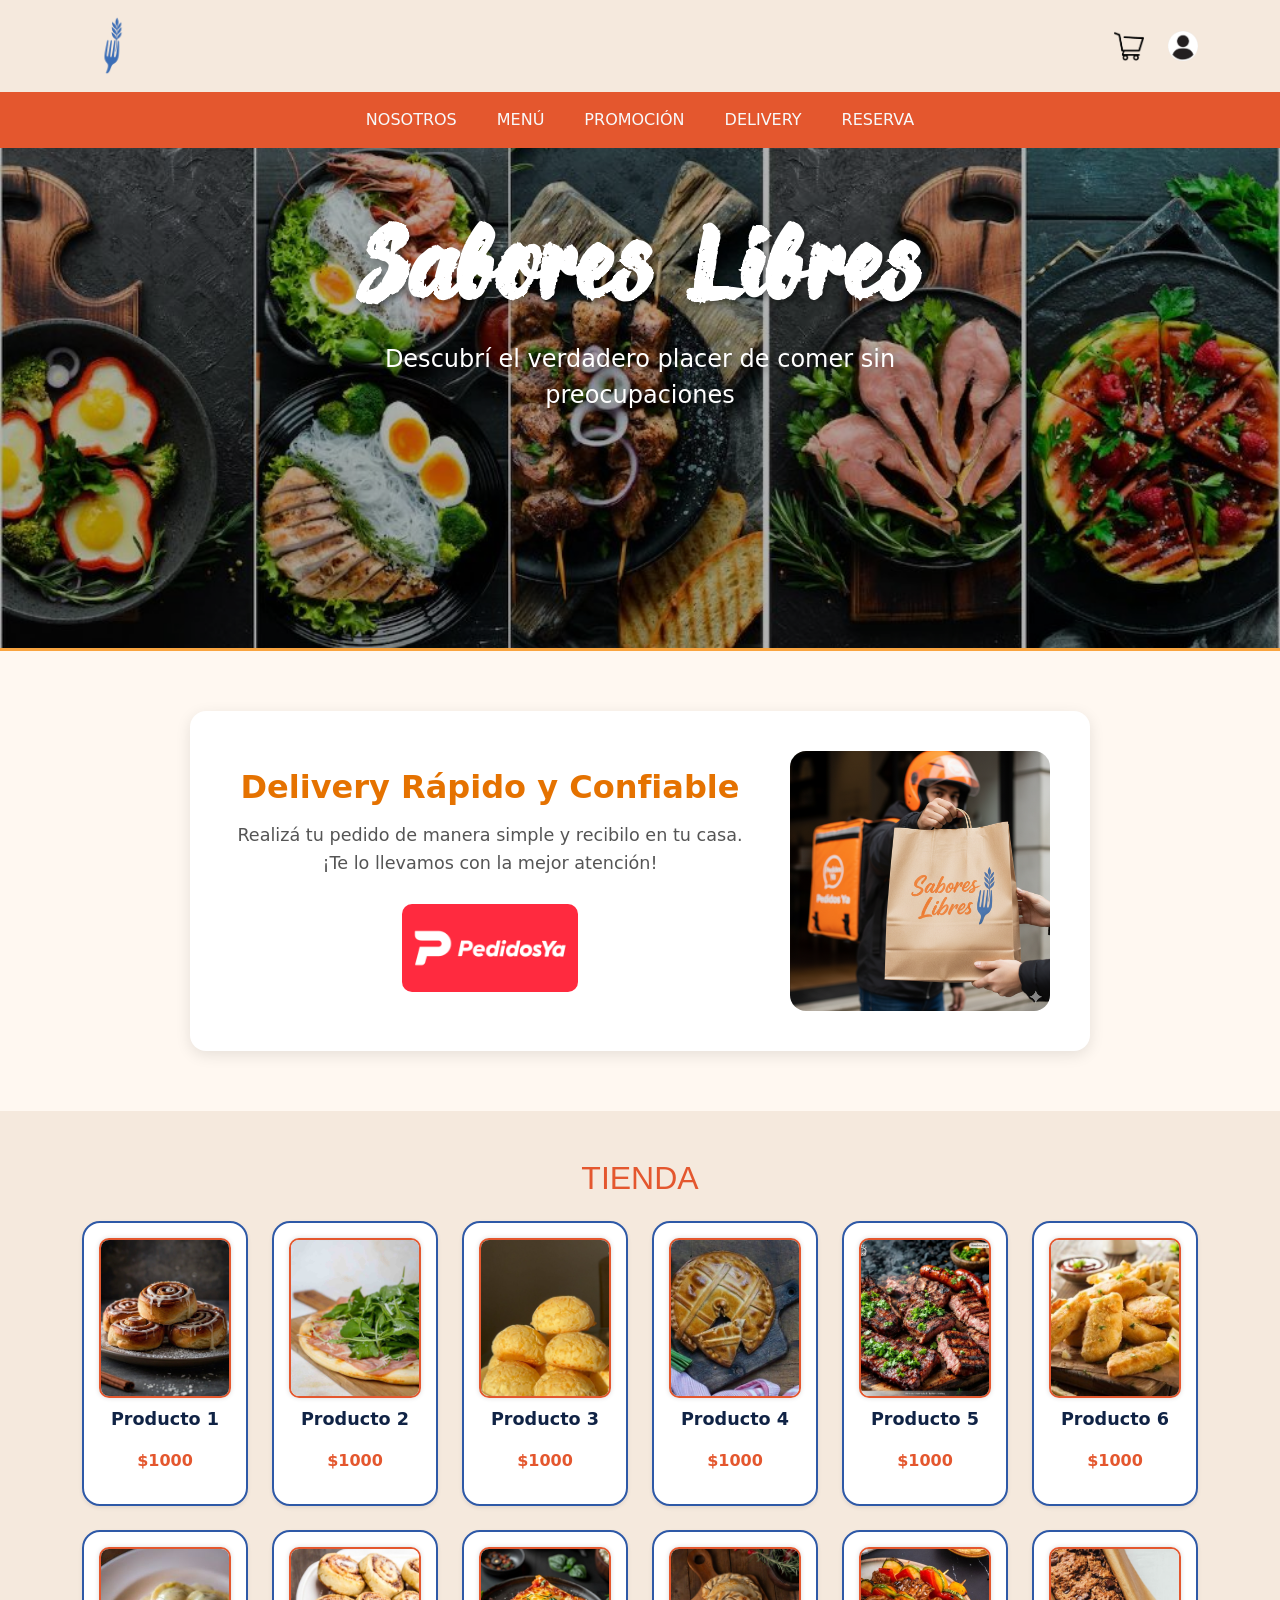
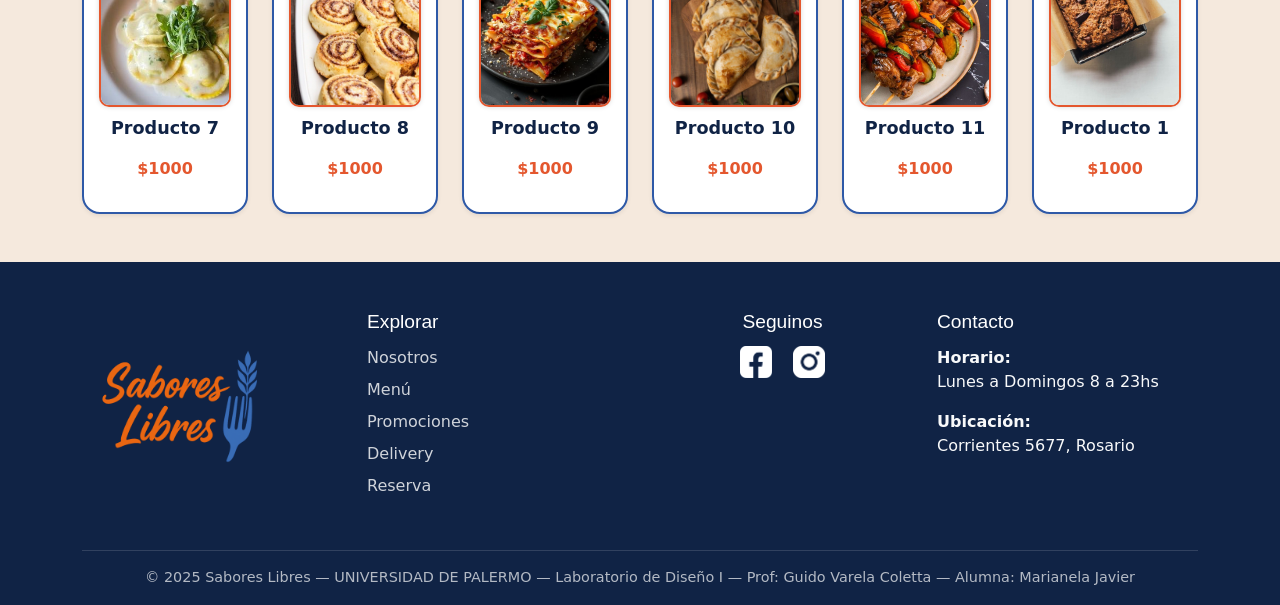
==== commit 26ffef18: "modificacion 0105" ====
--- a/delivery.html
+++ b/delivery.html
@@ -1,4 +1,4 @@
-!DOCTYPE html>
+<!DOCTYPE html>
 <html lang="es">
 <head>
     <meta charset="UTF-8">
@@ -110,7 +110,7 @@
 <!-- LÍNEA DIVISORIA -->
 <div class="seccion-divider"></div>
 
-<!-- SECCIÓN TIENDA (misma estructura usada en Index) -->
+<!-- SECCIÓN TIENDA-->
 <section id="seccion-tienda" class="bg1 py-5">
 
     <div class="container text-center">
@@ -118,7 +118,6 @@
 
         <div class="row justify-content-center g-4 tienda-grid">
 
-            <!-- Repetición de productos -->
             <div class="col-6 col-md-3 col-lg-2">
                 <div class="producto card-producto shadow-sm">
                     <img src="img/producto1.jpg" class="img-fluid mb-2 producto-img" alt="Producto 1">
--- a/css/style.css
+++ b/css/style.css
@@ -179,87 +179,114 @@
 
 
 /*SECCIÓN MENÚ*/
-
-/* Botón descargar PDF */
-.btn-descargar-menu,
-.btn-descargar-menu:visited {
-    background-color: var(--botton);
-    color: var(--text2);
-    font-weight: 600;
-    padding: 10px 20px;
-    border-radius: 12px;
-    text-decoration: none;
-    transition: all 0.3s ease;
-    display: inline-block;
-    margin-bottom: 20px;
-}
-
-.btn-descargar-menu:hover {
-    background-color: var(--header2);
-    color: white;
-    transform: scale(1.05);
-}
-
-/* Contenedor principal del carrusel */
-#revistaMenu {
-    max-width: 1000px;
-    margin: 0 auto;
-}
-
-/* Estilo de las imágenes del carrusel */
-#revistaMenu img {
+    /* MENÚ Título */
+    #seccion-menu h3 {
+        font-family: "Raleway";
+        color: var(--header2);
+        font-size: 3rem;
+        margin-bottom: 20px;
+    }
+
+    /* Botón descargar PDF */
+    .btn-descargar-menu,
+    .btn-descargar-menu:visited {
+        background-color: var(--botton);
+        color: var(--text2);
+        font-weight: 600;
+        padding: 12px 22px;
+        border-radius: 14px;
+        text-decoration: none;
+        transition: all 0.3s ease;
+        display: inline-block;
+        margin-bottom: 30px;
+    }
+
+    .btn-descargar-menu:hover {
+        background-color: var(--botton);
+        color: white;
+        transform: scale(1.05);
+    }
+
+    /*MENU galería*/
+
+    /* Galería de Menú — imágenes sin recorte */
+.menu-galeria-img {
     width: 100%;
-    border-radius: 18px;
-    box-shadow: 0px 4px 12px rgba(0,0,0,0.15);
-}
-
-/* Flechas del carrusel */
-.carousel-control-prev-icon,
-.carousel-control-next-icon {
-    filter: invert(100%); /* las hace blancas */
-}
-
-/* Fondo de indicadores */
-.carousel-indicators button {
-    background-color: var(--header2);
-    width: 12px;
-    height: 12px;
-    border-radius: 50%;
-}
-
-.carousel-indicators .active {
-    background-color: var(--botton);
-}
-
-/* Ajustes de spacing */
-.menu-revista {
-    margin-top: 25px;
-}
-
-/* Título MENÚ */
-#seccion-menu h2 {
-    font-family: "Richie Brusher";
-    color: var(--header2);
-    font-size: 3rem;
-    margin-bottom: 20px;
-}
-
-/* Responsive */
-@media (max-width: 768px) {
-
-    #revistaMenu img {
+    height: auto;          /* no recorta, respeta proporciones originales */
+    border-radius: 10px;
+    transition: transform .3s ease, box-shadow .3s ease;
+    cursor: pointer;
+
+    /* Para mantener armonía entre imágenes de distinta altura */
+    max-height: 460px;     /* ajustable según necesidad */
+    object-fit: contain;   /* muestra todo sin cortar */
+    background: #ffffff;   /* fondo limpio si la imagen no ocupa todo */
+    padding: 6px;          /* pequeño marco para estética */
+}
+
+    /* Hover*/
+    .menu-galeria-img:hover {
+        transform: scale(1.05);
+        box-shadow: 0 10px 25px rgba(0,0,0,0.25);
+    }
+
+
+    /* Espaciado general */
+    .menu-revista {
+        margin-top: 25px;
+    }
+
+    /*MENU galería (IMAGEN AMPLIADA)*/
+
+    .modal-content {
+        border: none;
+        background: #000 !important;
+        padding: 0;
         border-radius: 14px;
     }
 
-    #seccion-menu h2 {
-        font-size: 2.4rem;
-    }
-
-    .btn-descargar-menu {
-        font-size: 0.9rem;
-        padding: 8px 16px;
-    }
-}
+    .modal-content img {
+        width: 100%;
+        border-radius: 14px;
+    }
+
+    /*MENU RESPONSIVE*/
+
+    @media (max-width: 992px) {
+        #seccion-menu h2 {
+            font-size: 2.6rem;
+        }
+
+        .menu-galeria-img {
+            border-radius: 14px;
+        }
+    }
+
+    @media (max-width: 768px) {
+        #seccion-menu h2 {
+            font-size: 2.3rem;
+        }
+
+        .btn-descargar-menu {
+            font-size: 0.9rem;
+            padding: 10px 18px;
+        }
+
+        .menu-galeria-img {
+            border-radius: 12px;
+            box-shadow: 0 3px 10px rgba(0,0,0,0.15);
+        }
+    }
+
+    @media (max-width: 480px) {
+        #seccion-menu h2 {
+            font-size: 2rem;
+        }
+
+        .menu-galeria-img {
+            border-radius: 10px;
+        }
+    }
 
 
 /*PROMOCION*/
@@ -439,10 +466,6 @@
     transition: transform 0.3s ease;
   }
   
-  .delivery-right img:hover {
-    transform: scale(1.03);
-  }
-  
   /* RESPONSIVE */
   @media (max-width: 768px) {
     .delivery-columns {
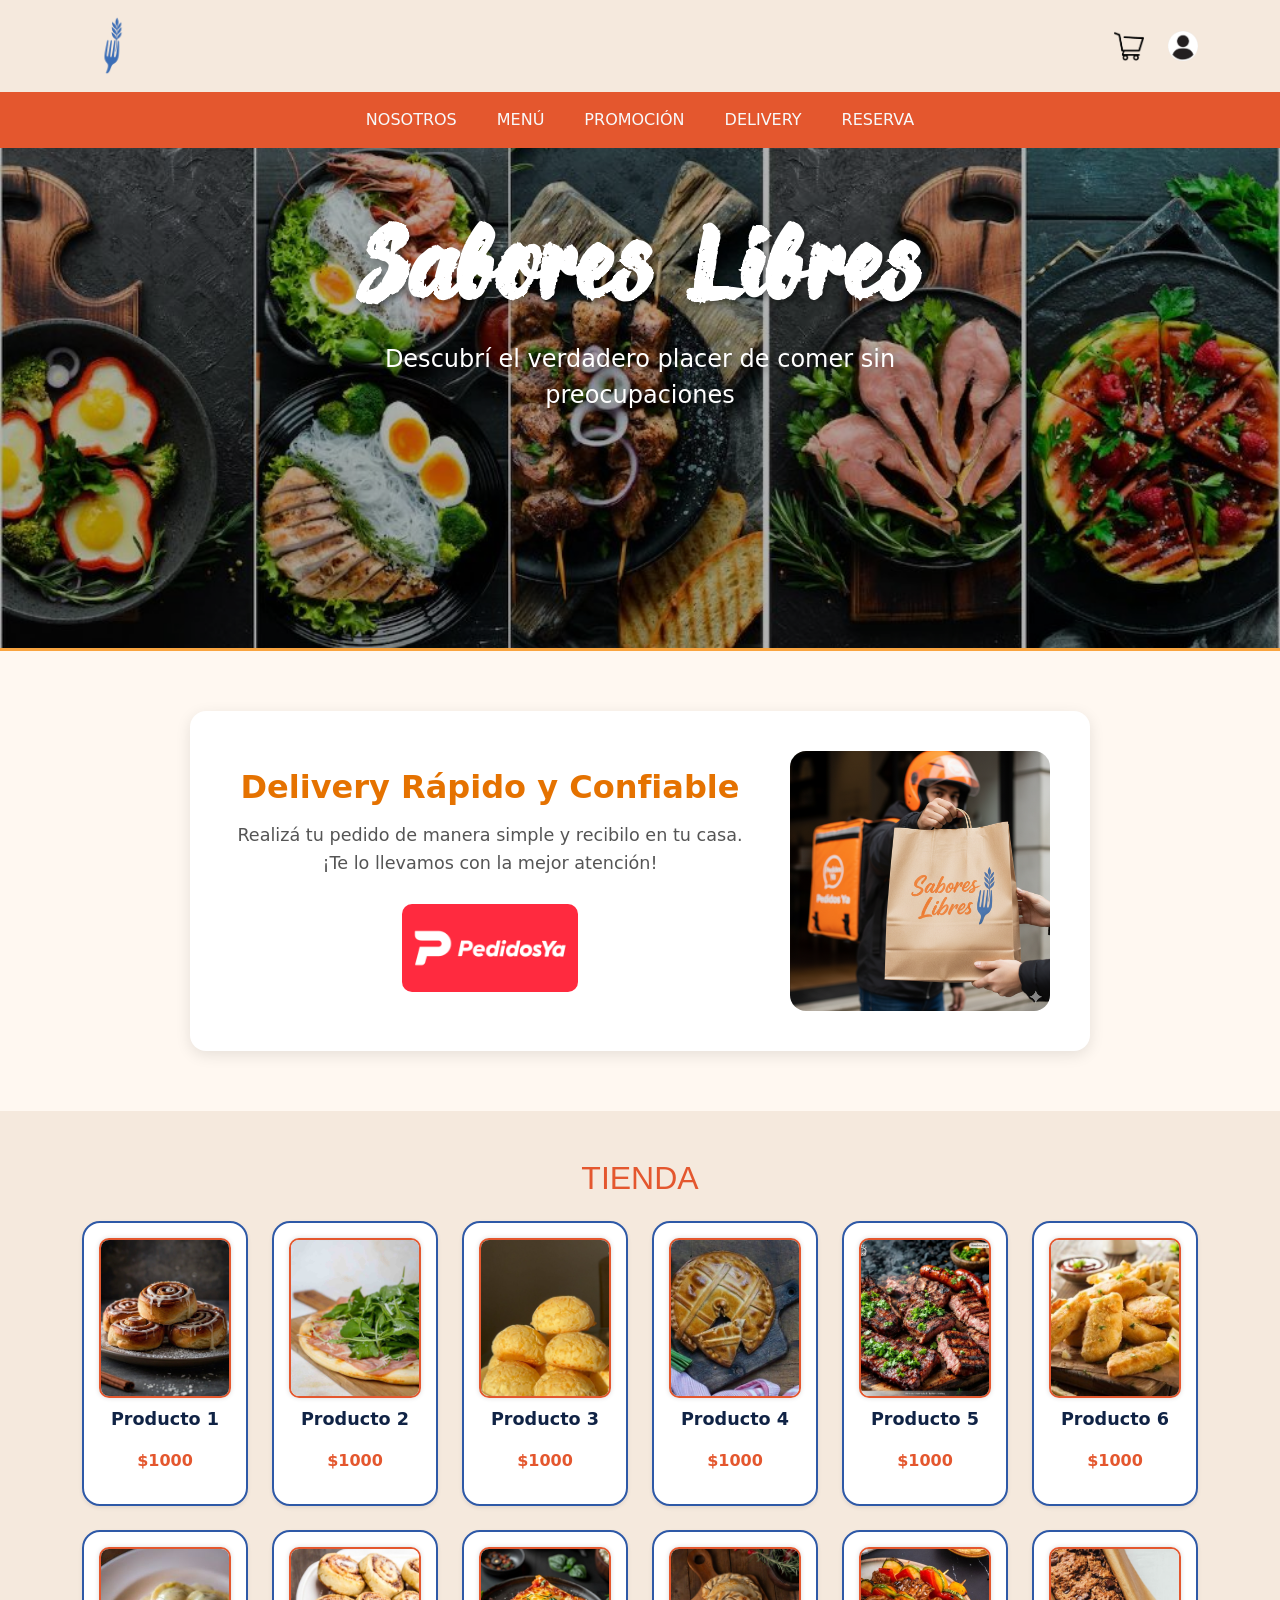
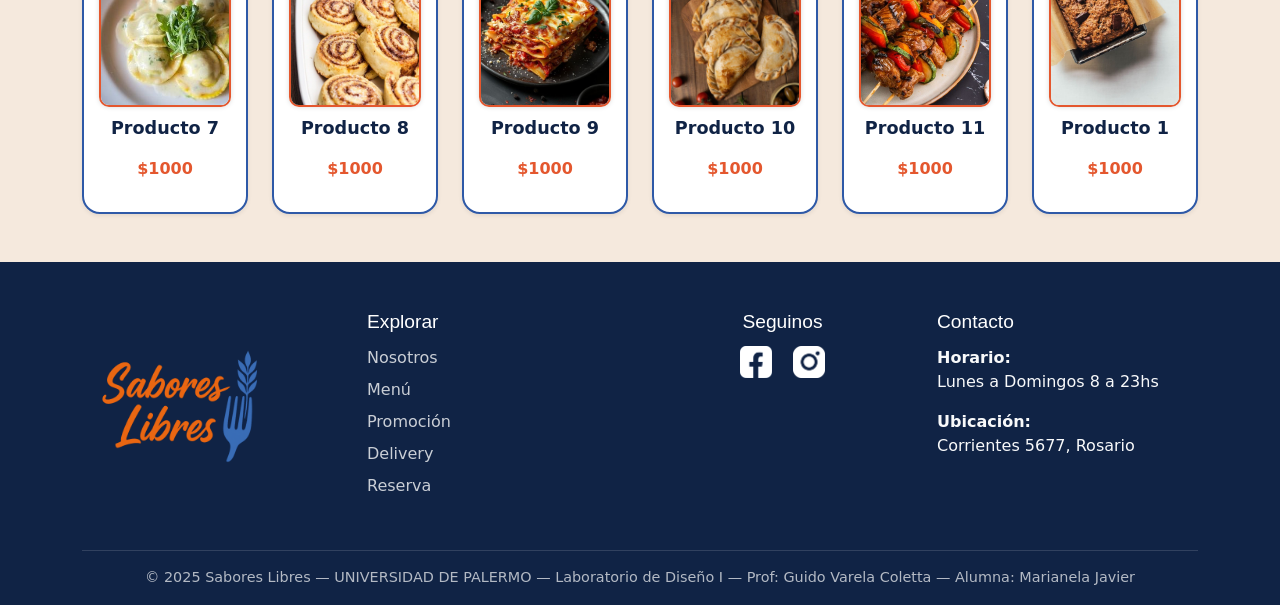
==== commit 2e3aef80: "modificacion 0145" ====
--- a/delivery.html
+++ b/delivery.html
@@ -22,7 +22,9 @@
     <div class="container d-flex justify-content-between align-items-center py-3 position-relative">
 
         <!--LOGO TENEDOR-->
-        <img src="img/tenedor.png" alt="Tenedor" class="tenedor-header">
+        <a href="index.html">
+            <img src="img/tenedor.png" alt="Tenedor" class="tenedor-header">
+        </a>
 
         <!--ICONOS: TIENDA + USUARIO-->
         <div class="header-opciones d-flex align-items-center gap-4">
@@ -228,18 +230,20 @@
 
             <!--LOGO-->
             <div class="col-md-3 text-center text-md-start">
-                <img src="img/logo.png" class="footer-logo mb-3" alt="Logo Sabores Libres">
+                <a href="index.html">
+                    <img src="img/logo.png" class="footer-logo mb-3" alt="Logo Sabores Libres">
+                </a>
             </div>
 
             <!--MENÚ-->
             <div class="col-md-3">
                 <h5 class="footer-title">Explorar</h5>
                 <ul class="footer-links">
-                    <li><a href="#" class="nav-btn" data-section="inicio">Nosotros</a></li>
-                    <li><a href="#" class="nav-btn" data-section="menu">Menú</a></li>
-                    <li><a href="#" class="nav-btn" data-section="promo">Promociones</a></li>
-                    <li><a href="#" class="nav-btn" data-section="delivery">Delivery</a></li>
-                    <li><a href="#" class="nav-btn" data-section="reserva">Reserva</a></li>
+                    <li class="nav-item"><a class="nav-link text-light nav-btn" href="nosotros.html">Nosotros</a></li>
+                    <li class="nav-item"><a class="nav-link text-light nav-btn" href="menu.html">Menú</a></li>
+                    <li class="nav-item"><a class="nav-link text-light nav-btn" href="promocion.html">Promoción</a></li>
+                    <li class="nav-item"><a class="nav-link text-light nav-btn" href="delivery.html">Delivery</a></li>
+                    <li class="nav-item"><a class="nav-link text-light nav-btn" href="reserva.html">Reserva</a></li>
                 </ul>
             </div>
 
@@ -247,8 +251,8 @@
             <div class="col-md-3 text-center">
                 <h5 class="footer-title">Seguinos</h5>
                 <div class="footer-redes mt-2">
-                    <a href="#"><img src="img/facebook.png" alt="Facebook"></a>
-                    <a href="#"><img src="img/instagram.png" alt="Instagram"></a>
+                    <a href="https://www.instagram.com/portfolio.marianelajavierup/"><img src="img/facebook.png" alt="Facebook"></a>
+                    <a href="https://www.instagram.com/portfolio.marianelajavierup/"><img src="img/instagram.png" alt="Instagram"></a>
                 </div>
             </div>
 
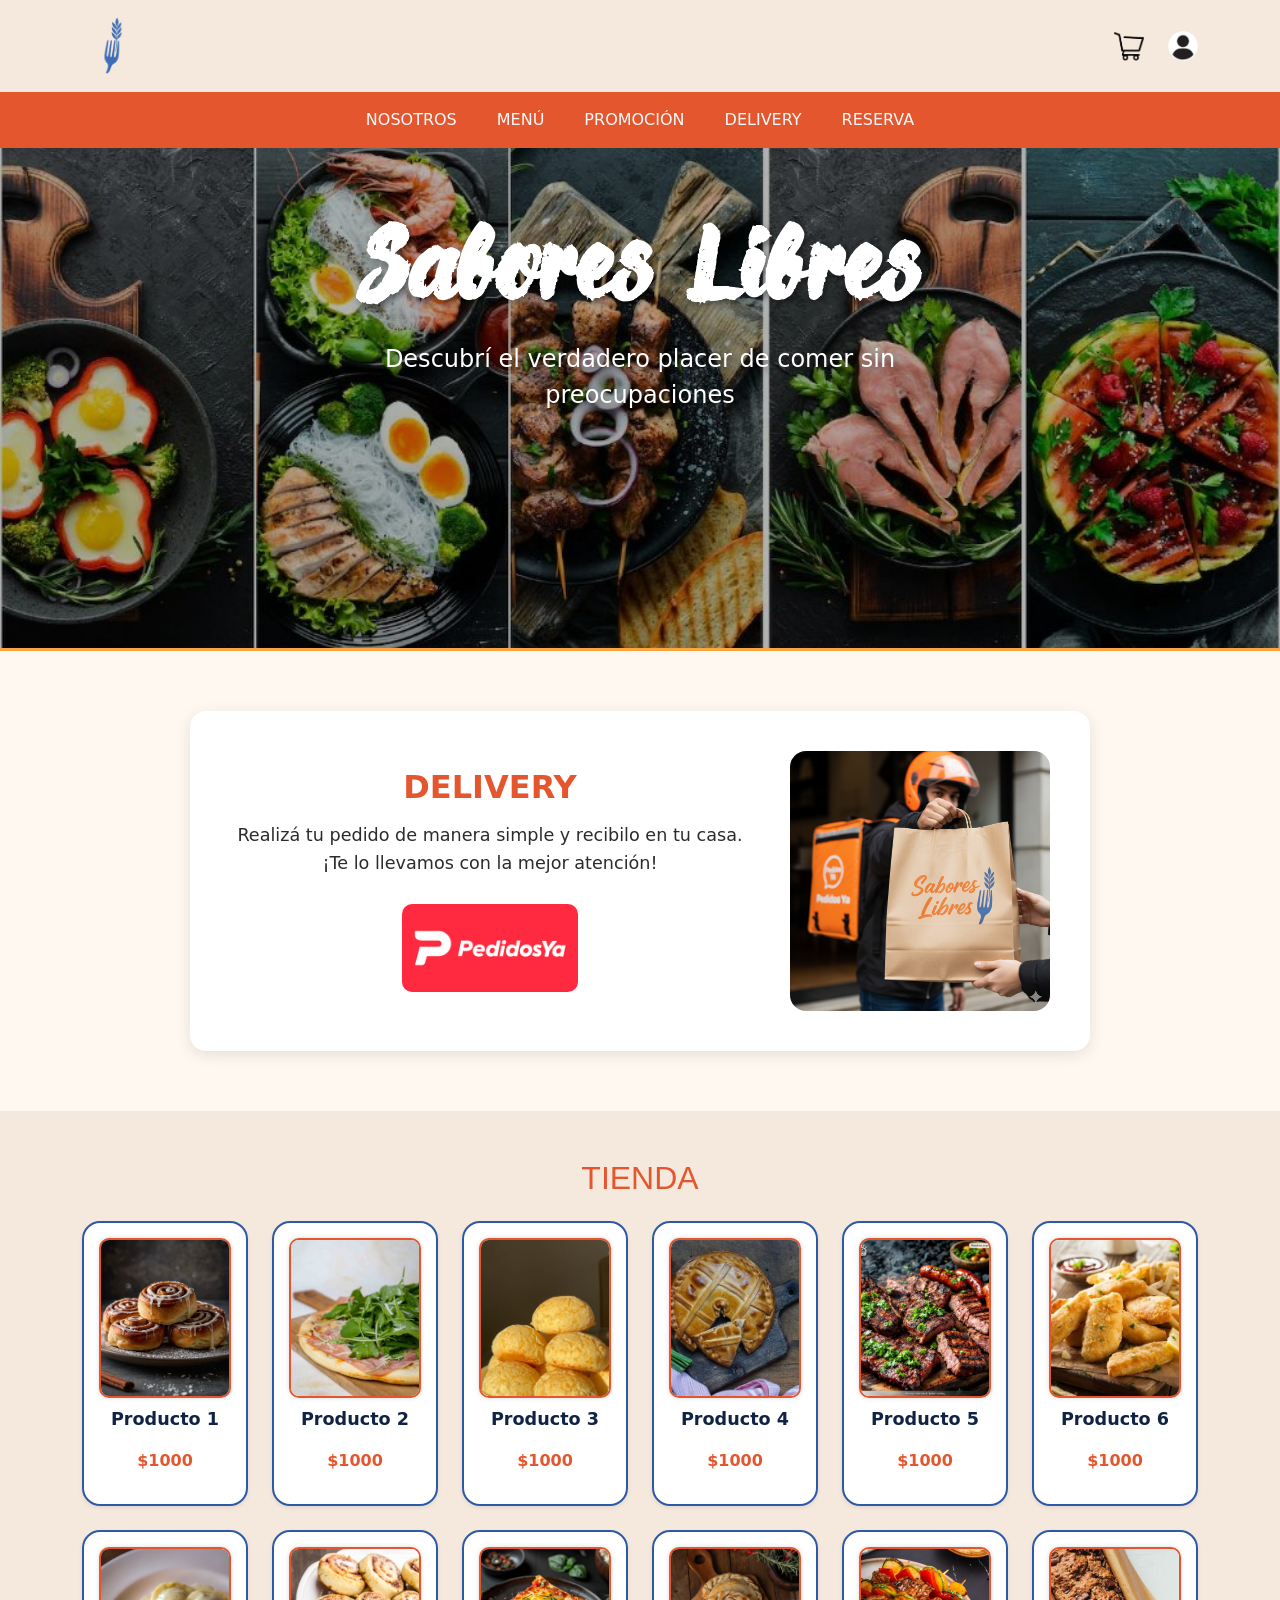
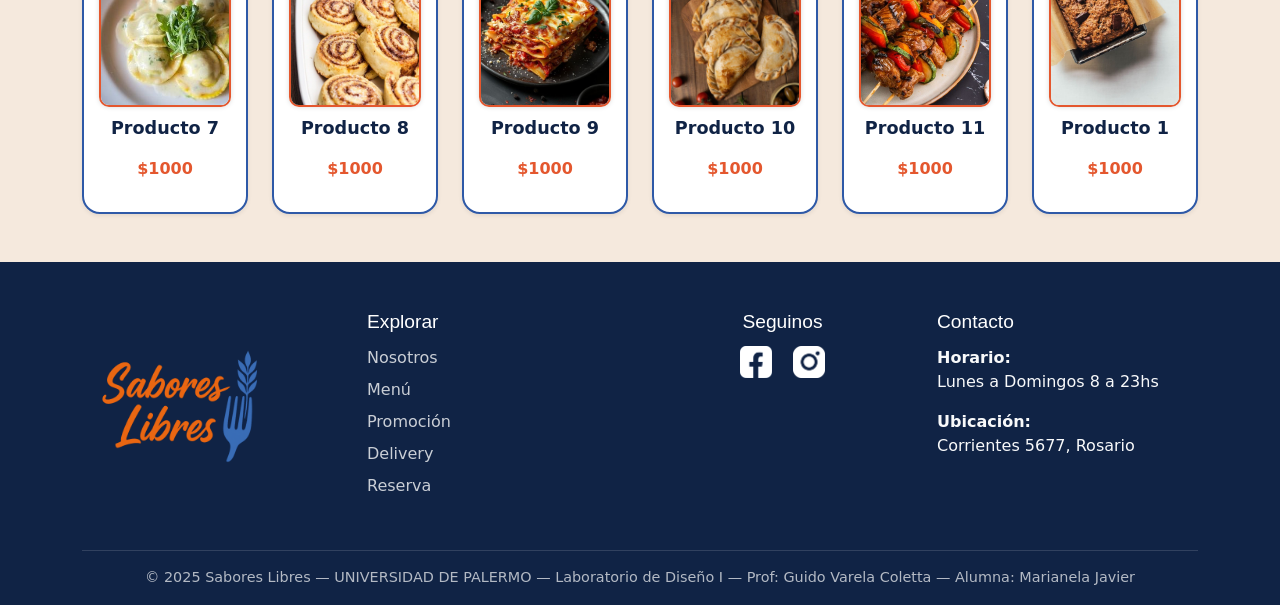
==== commit 8ae28589: "modificacion 0629" ====
--- a/delivery.html
+++ b/delivery.html
@@ -28,8 +28,8 @@
 
         <!--ICONOS: TIENDA + USUARIO-->
         <div class="header-opciones d-flex align-items-center gap-4">
-            <a href="#"><img src="img/tienda.png" alt="Tienda" class="icono-header"></a>
-            <a href="#"><img src="img/usuario.png" alt="Usuario" class="icono-header"></a>
+            <a href="delivery.html"><img src="img/tienda.png" alt="Tienda" class="icono-header"></a>
+            <a href="usuario.html"><img src="img/usuario.png" alt="Usuario" class="icono-header"></a>
         </div>
 
     </div>
@@ -91,7 +91,7 @@
             
             <!-- COLUMNA IZQUIERDA -->
             <div class="delivery-left">
-                <h3>Delivery Rápido y Confiable</h3>
+                <h2>DELIVERY</h2>
                 <p>Realizá tu pedido de manera simple y recibilo en tu casa. ¡Te lo llevamos con la mejor atención!</p>
 
                 <a href="https://www.pedidosya.com.ar/" target="_blank" rel="noopener noreferrer">
--- a/css/style.css
+++ b/css/style.css
@@ -1,186 +1,239 @@
 /*TIPOGRAFÍA PERSONALIZADA*/
-@font-face {
-    font-family: 'Richie Brusher';
-    src: url('../fonts/Richie Brusher.ttf') format('truetype');
-    font-display: swap;
-}
-body {
-    font-family: 'Josefin Slab', serif;
-    color: var(--text);
-    background-color: var(--section);
-    margin: 0;
-    padding: 0;
-}
+    @font-face {
+        font-family: 'Richie Brusher';
+        src: url('../fonts/Richie Brusher.ttf') format('truetype');
+        font-display: swap;
+    }
+    body {
+        font-family: 'Josefin Slab', serif;
+        color: var(--text);
+        background-color: var(--section);
+        margin: 0;
+        padding: 0;
+    }
 
 /*VARIABLES GLOBALES*/
-:root {
-    --section: #F5E9DD;
-    --header2: #E4572E;
-    --botton: #2E59A7;
-    --footer: #102345;
-    --text: #2C2C2C;
-    --text2: #FFFFFF;
-}
+    :root {
+        --section: #F5E9DD;
+        --header2: #E4572E;
+        --botton: #2E59A7;
+        --footer: #102345;
+        --text: #2C2C2C;
+        --text2: #FFFFFF;
+    }
 
 /*FONDOS*/
-.bg1 { background: var(--section); }
-.bg2 { background: var(--header2); }
-.bg3 { background: var(--footer); }
+    .bg1 { background: var(--section); }
+    .bg2 { background: var(--header2); }
+    .bg3 { background: var(--footer); }
 
 /*GLOBAL*/
-body {
-    background-color: var(--section);
-    color: var(--text);
-    font-family: 'Josefin Slab', serif;
-}
-
+    body {
+        background-color: var(--section);
+        color: var(--text);
+        font-family: 'Josefin Slab', serif;
+    }
 
 /*HEADER*/
-header {
-    position: relative;
-}
+    header {
+        position: relative;
+    }
 
 /*LOGO TENEDOR*/
-.tenedor-header {
-    width: 60px;
-}
+    .tenedor-header {
+        width: 60px;
+    }
 
 /*ICONOS: TIENDA + USUARIO*/
-.icono-header {
-    width: 32px;
-    transition: 0.3s;
-}
+    .icono-header {
+        width: 32px;
+        transition: 0.3s;
+    }
 
 .icono-header:hover {
     transform: scale(1.1);
     opacity: 0.8;
+    }
+
+    /*ENLACES DEL HEADER (si agregrego texto)*/
+        .header-link {
+            text-decoration: none;
+            color: var(--text);
+            font-family: 'Raleway', sans-serif;
+            font-weight: 600;
+            transition: 0.3s;
+        }
+
+        .header-link:hover {
+            color: var(--header2);
+        }
+
+        .header-opciones img {
+            width: 30px;
+            cursor: pointer;
+            transition: 0.3s ease;
+        }
+
+        .header-opciones img:hover {
+            transform: scale(1.12);
+            opacity: 0.85;
+        }
+
+/* ESTILOS DEL MODAL DE REGISTRO (Registro & Login)*/
+.form-usuario {
+    background: var(--botton);
+    color: white;
+    padding: 25px 20px;
+    border-radius: 12px;
+    max-width: 500px;
+    margin: 40px auto;
+    text-align: center;
 }
 
-/*ENLACES DEL HEADER (si agregrego texto)*/
-.header-link {
-    text-decoration: none;
-    color: var(--text);
+.form-usuario h3 {
     font-family: 'Raleway', sans-serif;
-    font-weight: 600;
-    transition: 0.3s;
-}
-
-.header-link:hover {
-    color: var(--header2);
-}
-
-.header-opciones img {
-    width: 30px;
-    cursor: pointer;
-    transition: 0.3s ease;
-}
-
-.header-opciones img:hover {
-    transform: scale(1.12);
-    opacity: 0.85;
-}
-
-/*SLIDER- BANNER*/
-.carousel-item img {
-    width: 100%;
-    height: 60vh; 
-    max-height: 500px;
-    object-fit: cover;
-    filter: brightness(70%);
-}
-
-/*TEXTO FIJO SLIDER- BANNER*/
-.slider-text {
-    position: absolute;
-    top: 50%;
-    left: 50%;
-    transform: translate(-50%, -50%);
-    z-index: 10;
-    text-align: center;
-    color: white;
-    text-shadow: 3px 3px 6px rgba(0,0,0,0.4);
-}
-
-.slider-text h1 {
-    font-family: 'Richie Brusher', cursive;
-    font-size: clamp(2.5rem, 8vw, 6rem);
-    font-weight: 800;
-}
-
-.slider-text p {
-    font-size: clamp(1rem, 2vw, 1.5rem);
-}
-
-/*ÁREA DINÁMICA*/
-.content-area {
-    padding-top: 4rem;
-    padding-bottom: 4rem;
-}
-
-
-
-
-/*CONTENIDO DINÁMICO: INICIO*/
-
-   .contenido-dinamico {
-    max-width: 900px;
-    margin: 0 auto;
-    text-align: center;
-    padding: 20px 15px;
-}
-
-.inicio-title {
-    font-family: 'Raleway', sans-serif;
-    font-size: 2rem;
-    font-weight: 700;
-    color: var(--text);
     margin-bottom: 20px;
 }
 
-.inicio-subtitle {
-    font-family: 'Josefin Slab', serif;
-    font-size: 1.3rem;
-    font-weight: 400;
-    color: var(--text);
-    line-height: 1.6;
+.form-usuario .form-control {
+    border-radius: 8px;
+    border: 2px solid var(--header2);
+    padding: 0.55rem 1rem;
 }
 
+.form-usuario button {
+    padding: 0.6rem 1.3rem;
+    border-radius: 8px;
+    background: var(--header2);
+    color: white;
+    border: none;
+    cursor: pointer;
+    transition: 0.3s;
+    width: 100%;
+}
+
+.form-usuario button:hover {
+    background: var(--footer);
+}
+
+/*MODAL Sabores Libres */
+.modal-content {
+    border-radius: 14px;
+}
+.modal-header .modal-title {
+    color: var(--header2);
+    font-weight: bold;
+}
+
+/*MODAL RESPONSIVE*/
+
+@media (max-width: 480px) {
+    #formRegistroModal .modal-content {
+        padding: 20px;
+    }
+
+    #formRegistroModal .modal-title {
+        font-size: 1.4rem;
+    }
+}
+
+
+/*SLIDER- BANNER*/
+    .carousel-item img {
+        width: 100%;
+        height: 60vh; 
+        max-height: 500px;
+        object-fit: cover;
+        filter: brightness(70%);
+    }
+
+    /*TEXTO FIJO SLIDER- BANNER*/
+    .slider-text {
+        position: absolute;
+        top: 50%;
+        left: 50%;
+        transform: translate(-50%, -50%);
+        z-index: 10;
+        text-align: center;
+        color: white;
+        text-shadow: 3px 3px 6px rgba(0,0,0,0.4);
+    }
+
+    .slider-text h1 {
+        font-family: 'Richie Brusher', cursive;
+        font-size: clamp(2.5rem, 8vw, 6rem);
+        font-weight: 800;
+    }
+
+    .slider-text p {
+        font-size: clamp(1rem, 2vw, 1.5rem);
+    }
+
+    /*ÁREA DINÁMICA*/
+    .content-area {
+        padding-top: 4rem;
+        padding-bottom: 4rem;
+    }
+
+
+/*CONTENIDO DINÁMICO: INICIO*/
+    .contenido-dinamico {
+        max-width: 900px;
+        margin: 0 auto;
+        text-align: center;
+        padding: 20px 15px;
+    }
+
+    .inicio-title {
+        font-family: 'Raleway', sans-serif;
+        font-size: 2rem;
+        font-weight: 700;
+        color: var(--text);
+        margin-bottom: 20px;
+    }
+
+    .inicio-subtitle {
+        font-family: 'Josefin Slab', serif;
+        font-size: 1.3rem;
+        font-weight: 400;
+        color: var(--text);
+        line-height: 1.6;
+    }
+
 /*SECCIÓN MISIÓN & VISIÓN*/
-
-   .mision-vision {
-    max-width: 950px;
-    margin: 0 auto;
-}
-
-.mv-box {
-    background: white;
-    padding: 25px 20px;
-    border-radius: 12px;
-    box-shadow: 0 4px 10px rgba(0,0,0,0.12);
-    text-align: center;
-}
-
-.mv-title {
-    font-family: 'Raleway', sans-serif;
-    font-size: 1.8rem;
-    font-weight: 700;
-    color: var(--header2);
-    margin-bottom: 10px;
-}
-
-.mv-text {
-    font-family: 'Josefin Slab', serif;
-    font-size: 1.15rem;
-    color: var(--text);
-    line-height: 1.6;
-}
-
+    .mision-vision {
+        max-width: 950px;
+        margin: 0 auto;
+    }
+
+    .mv-box {
+        background: white;
+        padding: 25px 20px;
+        border-radius: 12px;
+        box-shadow: 0 4px 10px rgba(0,0,0,0.12);
+        text-align: center;
+    }
+
+    .mv-title {
+        font-family: 'Raleway', sans-serif;
+        font-size: 1.8rem;
+        font-weight: 700;
+        color: var(--header2);
+        margin-bottom: 10px;
+    }
+
+    .mv-text {
+        font-family: 'Josefin Slab', serif;
+        font-size: 1.15rem;
+        color: var(--text);
+        line-height: 1.6;
+    }
 
 
 
 /*SECCIÓN MENÚ*/
     /* MENÚ Título */
-    #seccion-menu h3 {
+    #seccion-menu h2 {
         font-family: "Raleway";
         color: var(--header2);
         font-size: 3rem;
@@ -207,29 +260,29 @@
         transform: scale(1.05);
     }
 
-    /*MENU galería*/
-
-    /* Galería de Menú — imágenes sin recorte */
-.menu-galeria-img {
-    width: 100%;
-    height: auto;          /* no recorta, respeta proporciones originales */
-    border-radius: 10px;
-    transition: transform .3s ease, box-shadow .3s ease;
-    cursor: pointer;
-
-    /* Para mantener armonía entre imágenes de distinta altura */
-    max-height: 460px;     /* ajustable según necesidad */
-    object-fit: contain;   /* muestra todo sin cortar */
-    background: #ffffff;   /* fondo limpio si la imagen no ocupa todo */
-    padding: 6px;          /* pequeño marco para estética */
-}
+/*MENU galería*/
+    /* Galería de Menú*/
+    .menu-galeria-img {
+        width: 100%;
+        height: auto;
+        border-radius: 10px;
+        transition: transform .3s ease, box-shadow .3s ease;
+        cursor: pointer;
+
+        /*Imágenes a distinta altura */
+        max-height: 460px; 
+        object-fit: contain;   
+        background: var(--section);
+        padding: 1%;
+        margin-top: 1%;     
+        margin-bottom: 1%;     
+    }
 
     /* Hover*/
     .menu-galeria-img:hover {
         transform: scale(1.05);
         box-shadow: 0 10px 25px rgba(0,0,0,0.25);
     }
-
 
     /* Espaciado general */
     .menu-revista {
@@ -295,40 +348,40 @@
         display: flex;
         justify-content: center;
         align-items: center;
-        flex-wrap: wrap; /* permite que se adapten en móvil */
+        flex-wrap: wrap;
         gap: 40px;
         max-width: 900px;
         margin: 0 auto;
         padding: 40px 20px;
-        background-color: #fff8f1; /* fondo cálido similar a Delivery */
+        background-color: #fff8f1;
         border-radius: 16px;
         box-shadow: 0 4px 15px rgba(0,0,0,0.1);
     }
     
-        /* TEXTO */
+    /* TEXTO */
     .promocion-text {
         flex: 1 1 350px;
         text-align: left;
     }
     
     .promocion-text h2 {
-        color: #e57200;
+        color: var(--header2);
         font-size: 2rem;
         font-weight: 700;
         margin-bottom: 15px;
     }
     
     .promocion-text p {
-        color: #555;
+        color: var(--text);
         font-size: 1.1rem;
         line-height: 1.6;
         margin-bottom: 20px;
     }
     
-        /* BOTÓN */
+    /* BOTÓN */
     .promocion-btn {
         display: inline-block;
-        background-color: #e57200;
+        background-color: var(--botton);
         color: white;
         padding: 12px 28px;
         font-size: 1.1rem;
@@ -340,7 +393,7 @@
     }
     
     .promocion-btn:hover {
-        background-color: #f9a43f;
+        background-color: var(--header2);
         transform: translateY(-3px);
         box-shadow: 0 5px 15px rgba(249, 164, 63, 0.4);
     }
@@ -352,7 +405,7 @@
         justify-content: center;
     }
     
-        /* IMAGEN */
+    /* IMAGEN */
     .promocion-img {
         flex: 1 1 300px;
         text-align: center;
@@ -369,7 +422,7 @@
         transform: scale(1.03);
     }
     
-        /* RESPONSIVE PROMOCIÓN*/
+    /* RESPONSIVE PROMOCIÓN*/
     @media (max-width: 768px) {
         .promocion-container {
             flex-direction: column;
@@ -391,205 +444,188 @@
         }
     }
     
-
-
-
 /*SECCIÓN DELIVERY*/
-/* SECCIÓN DELIVERY */
-#seccion-delivery {
-    background-color: #fff8f1;
-    padding: 60px 20px;
-    display: flex;
-    justify-content: center;
-    align-items: center;
-    flex-direction: column;
-    border-top: 3px solid #f9a43f;
-  }
+    #seccion-delivery {
+        background-color: #fff8f1;
+        padding: 60px 20px;
+        display: flex;
+        justify-content: center;
+        align-items: center;
+        flex-direction: column;
+        border-top: 3px solid #f9a43f;
+    }
+    
+    .delivery-container {
+        background-color: #ffffff;
+        border-radius: 16px;
+        box-shadow: 0 4px 15px rgba(0, 0, 0, 0.1);
+        padding: 40px;
+        max-width: 900px;
+        width: 100%;
+    }
+    
+    /* CONTENEDOR EN 2 COLUMNAS */
+    .delivery-columns {
+        display: flex;
+        justify-content: center;
+        align-items: center;
+        gap: 40px;
+        flex-wrap: wrap;
+    }
+    
+    /* COLUMNA IZQUIERDA */
+    .delivery-left {
+        flex: 1 1 350px;
+        text-align: center;
+    }
+    
+    .delivery-left h2 {
+        color: var(--header2);
+        font-size: 2rem;
+        font-weight: 700;
+        margin-bottom: 15px;
+    }
+    
+    .delivery-left p {
+        color: var(--text);
+        font-size: 1.1rem;
+        margin-bottom: 25px;
+        line-height: 1.6;
+    }
+    
+    /* Botón Pedidos Ya */
+    .delivery-btn {
+        width: 180px;
+        border-radius: 12px;
+        transition: all 0.3s ease;
+        border: 2px solid transparent;
+    }
+    
+    .delivery-btn:hover {
+        transform: scale(1.05);
+        border-color: #f9a43f;
+        box-shadow: 0 0 15px rgba(249, 164, 63, 0.4);
+    }
+    
+    /* COLUMNA DERECHA: IMAGEN */
+    .delivery-right img {
+        width: 260px;   
+        max-width: 100%;
+        border-radius: 16px;
+        transition: transform 0.3s ease;
+    }
+    
+    /* DELIVERY RESPONSIVE */
+    @media (max-width: 768px) {
+        .delivery-columns {
+        flex-direction: column;
+        text-align: center;
+        }
+    
+        .delivery-btn {
+        width: 150px;
+        }
+    
+        .delivery-right img {
+        width: 220px; /* aún más chica para móvil */
+        }
+    }
   
-  .delivery-container {
-    background-color: #ffffff;
-    border-radius: 16px;
-    box-shadow: 0 4px 15px rgba(0, 0, 0, 0.1);
-    padding: 40px;
-    max-width: 900px;
-    width: 100%;
-  }
-  
-  /* CONTENEDOR EN 2 COLUMNAS */
-  .delivery-columns {
-    display: flex;
-    justify-content: center;
-    align-items: center;
-    gap: 40px;
-    flex-wrap: wrap; /* mantiene la responsividad */
-  }
-  
-  /* COLUMNA IZQUIERDA */
-  .delivery-left {
-    flex: 1 1 350px;
-    text-align: center;
-  }
-  
-  .delivery-left h3 {
-    color: #e57200;
-    font-size: 2rem;
-    font-weight: 700;
-    margin-bottom: 15px;
-  }
-  
-  .delivery-left p {
-    color: #555;
-    font-size: 1.1rem;
-    margin-bottom: 25px;
-    line-height: 1.6;
-  }
-  
-  /* Botón Pedidos Ya */
-  .delivery-btn {
-    width: 180px;
-    border-radius: 12px;
-    transition: all 0.3s ease;
-    border: 2px solid transparent;
-  }
-  
-  .delivery-btn:hover {
-    transform: scale(1.05);
-    border-color: #f9a43f;
-    box-shadow: 0 0 15px rgba(249, 164, 63, 0.4);
-  }
-  
-  /* COLUMNA DERECHA: IMAGEN */
-  .delivery-right img {
-    width: 260px;      /* 🔥 MÁS CHICA (ajustado) */
-    max-width: 100%;
-    border-radius: 16px;
-    transition: transform 0.3s ease;
-  }
-  
-  /* RESPONSIVE */
-  @media (max-width: 768px) {
-    .delivery-columns {
-      flex-direction: column;
-      text-align: center;
-    }
-  
-    .delivery-btn {
-      width: 150px;
-    }
-  
-    .delivery-right img {
-      width: 220px; /* aún más chica para móvil */
-    }
-  }
-  
-
-
-
-
-
-
-
-
-
-
-
-
 /*SECCIÓN RESERVAS */
-
-/* Fondo*/
-.bg1 {
-    background-color: var(--section); /* tono cálido tipo crema */
-}
-
-/* Tarjeta del formulario */
-.reserva-card {
-    background-color: #ffffff;
-    border-radius: 15px;
-    padding: 30px;
-    border: none;
-    box-shadow: 0 8px 20px rgba(0,0,0,0.1);
-    transition: transform .2s ease;
-}
-
-.reserva-card:hover {
-    transform: translateY(-3px);
-}
-
-/* Títulos */
-#seccion-reserva h2 {
-    color: var(--header2);
-    font-weight: bold;
-    letter-spacing: 1px;
-}
-
-#seccion-reserva h3 {
-    color: var(--footer);
-}
-
-/* Inputs con estilo */
-#seccion-reserva input,
-#seccion-reserva select {
-    border-radius: 10px;
-    border: 1px solid #d4c4b8;
-    padding: 10px 14px;
-    transition: border-color .2s, box-shadow .2s;
-}
-
-#seccion-reserva input:focus,
-#seccion-reserva select:focus {
-    border-color: #e6953f;
-    box-shadow: 0 0 8px rgba(230, 149, 63, 0.4);
-}
-
-/* Botón de reserva */
-.btn-warning {
-    background-color: var(--header2) !important; 
-    border: none !important;
-    color: #fff !important;
-    font-size: 1.1rem;
-    font-weight: bold;
-    padding: 12px 16px;
-    border-radius: 12px;
-    transition: background-color .2s, transform .2s;
-}
-
-.btn-warning:hover {
-    background-color: var(--botton) !important;
-    transform: scale(1.03);
-}
-
-/* Mensaje de confirmación */
-#seccion-reserva .confirmacion-reserva {
-    background-color: #ffffff;
-    border-radius: 15px;
-    padding: 30px;
-    border: 1px solid --text2;
-    box-shadow: 0 5px 18px rgba(0,0,0,0.1);
-    animation: aparecer .5s ease;
-}
-
-/* Animación */
-@keyframes aparecer {
-    from {
-        opacity: 0;
-        transform: translateY(15px);
-    }
-    to {
-        opacity: 1;
-        transform: translateY(0);
-    }
-}
-
-/* Texto dentro del mensaje */
-.confirmacion-reserva h3 {
-    color: #2a7a2a; /* verde éxito */
-    font-weight: bold;
-}
-
-.confirmacion-reserva p {
-    font-size: 1.05rem;
-    color: var(--text);
-}
+    /* Fondo*/
+    .bg1 {
+        background-color: var(--section); 
+    }
+
+    /* Tarjeta del formulario */
+    .reserva-card {
+        background-color: #ffffff;
+        border-radius: 15px;
+        padding: 30px;
+        border: none;
+        box-shadow: 0 8px 20px rgba(0,0,0,0.1);
+        transition: transform .2s ease;
+    }
+
+    .reserva-card:hover {
+        transform: translateY(-3px);
+    }
+
+    /* Títulos */
+    #seccion-reserva h2 {
+        color: var(--header2);
+        font-weight: bold;
+        letter-spacing: 1px;
+    }
+
+    #seccion-reserva h3 {
+        color: var(--footer);
+    }
+
+    /* Inputs con estilo */
+    #seccion-reserva input,
+    #seccion-reserva select {
+        border-radius: 10px;
+        border: 1px solid #d4c4b8;
+        padding: 10px 14px;
+        transition: border-color .2s, box-shadow .2s;
+    }
+
+    #seccion-reserva input:focus,
+    #seccion-reserva select:focus {
+        border-color: #e6953f;
+        box-shadow: 0 0 8px rgba(230, 149, 63, 0.4);
+    }
+
+    /* Botón de reserva */
+    .btn-warning {
+        background-color: var(--header2) !important; 
+        border: none !important;
+        color: #fff !important;
+        font-size: 1.1rem;
+        font-weight: bold;
+        padding: 12px 16px;
+        border-radius: 12px;
+        transition: background-color .2s, transform .2s;
+    }
+
+    .btn-warning:hover {
+        background-color: var(--botton) !important;
+        transform: scale(1.03);
+    }
+
+    /* Mensaje de confirmación */
+    #seccion-reserva .confirmacion-reserva {
+        background-color: #ffffff;
+        border-radius: 15px;
+        padding: 30px;
+        border: 1px solid --text2;
+        box-shadow: 0 5px 18px rgba(0,0,0,0.1);
+        animation: aparecer .5s ease;
+    }
+
+    /* Animación */
+    @keyframes aparecer {
+        from {
+            opacity: 0;
+            transform: translateY(15px);
+        }
+        to {
+            opacity: 1;
+            transform: translateY(0);
+        }
+    }
+
+    /* Texto dentro del mensaje */
+    .confirmacion-reserva h3 {
+        color: #2a7a2a;
+        font-weight: bold;
+    }
+
+    .confirmacion-reserva p {
+        font-size: 1.05rem;
+        color: var(--text);
+    }
 
 
 
@@ -598,229 +634,310 @@
 
    .producto img {
     width: 100%;
-    height: 160px;        /* altura uniforme */
-    object-fit: cover;    /* recorta sin deformar */
-    border-radius: 10px;  /* opcional: prolijito */
+    height: 160px;      
+    object-fit: cover;    
+    border-radius: 10px;  
     box-shadow: 0 0 5px rgba(0,0,0,0.15);
-}
-
-
-#seccion-tienda {
-    padding-top: 60px;
-    padding-bottom: 60px;
-}
-
-/* Título general */
-#seccion-tienda .titulo-seccion {
-    font-family: 'Raleway', sans-serif;
-    font-size: 2rem;
-    color: var(--header2);
-}
-
-/* CARD DE PRODUCTO */
-.card-producto {
-    background: var(--text2);
+    }
+
+
+    #seccion-tienda {
+        padding-top: 60px;
+        padding-bottom: 60px;
+    }
+
+    /* Título general */
+    #seccion-tienda .titulo-seccion {
+        font-family: 'Raleway', sans-serif;
+        font-size: 2rem;
+        color: var(--header2);
+    }
+
+    /* CARD DE PRODUCTO */
+    .card-producto {
+        background: var(--text2);
+        border-radius: 18px;
+        padding: 15px;
+        transition: transform .2s ease, box-shadow .2s ease;
+        cursor: pointer;
+        border: 2px solid var(--botton);
+    }
+
+    .card-producto:hover {
+        transform: translateY(-6px);
+        box-shadow: 0px 4px 15px rgba(0,0,0,0.15);
+    }
+
+    /* Imagen */
+    .producto-img {
+        border-radius: 12px;
+        border: 2px solid var(--header2);
+    }
+
+    /* Nombre del producto */
+    .producto-nombre {
+        font-size: 1.1rem;
+        color: var(--footer);
+    }
+
+    /* Precio */
+    .producto-precio {
+        font-size: 1rem;
+        font-weight: bold;
+        color: var(--header2);
+    }
+
+    /* Responsive */
+    @media (max-width: 768px) {
+        #seccion-tienda .titulo-seccion {
+            font-size: 2.4rem;
+        }
+
+        .card-producto {
+            padding: 12px;
+        }
+    }
+
+
+
+/* NEWSLETTER */
+    .newsletter {
+        background: var(--botton);
+        color: white;
+        padding: 25px 20px;
+        border-radius: 12px;
+        text-align: center;
+        max-width: 600px;
+        margin: 0 auto; /* centra todo el newsletter */
+    }
+
+    .newsletter h3 {
+        font-family: 'Raleway', sans-serif;
+        margin-bottom: 15px;
+    }
+
+        /* Contenedor del input + botón */
+    .newsletter div {
+        display: flex;
+        justify-content: center;
+        gap: 10px;
+        flex-wrap: wrap; /* no se rompe en mobile */
+    }
+
+        /* Input */
+    .newsletter input {
+        padding: 0.6rem 1rem;
+        border-radius: 8px;
+        border: 2px solid var(--header2);
+        width: 500px;
+    }
+
+        /* Botón */
+    .newsletter button {
+        padding: 1rem 1rem;
+        margin-top: 5%;
+        border-radius: 8px;
+        background: var(--header2);
+        color: white;
+        border: none;
+        cursor: pointer;
+        transition: 0.3s;
+    }
+
+    .newsletter button:hover {
+        background: var(--footer);
+    }
+
+        /* NEWSLETTER RESPONSIVE */
+    @media (max-width: 480px) {
+        .newsletter {
+            padding: 20px;
+        }
+
+        .newsletter div {
+            flex-direction: column; 
+        }
+
+        .newsletter input,
+        .newsletter button {
+            width: 100%;
+        }
+    }
+
+
+/*RESEÑAS*/
+    .resenas {
+        padding: 50px 0;
+    }
+
+    .resena-box {
+        background: white;
+        padding: 1.5rem;
+        border-radius: 15px;
+        box-shadow: 0 0 10px rgba(0,0,0,0.1);
+    }
+    
+
+
+
+
+/*FOOTER*/
+    .footer {
+        background: var(--footer);
+        color: var(--text2);
+    }
+
+    .footer-logo {
+        width: 200px;
+    }
+
+    .footer-desc {
+        font-size: 0.95rem;
+        opacity: 0.8;
+    }
+
+    .footer-title {
+        font-family: 'Raleway', sans-serif;
+        font-size: 1.2rem;
+        margin-bottom: 0.8rem;
+        color: var(--text2);
+    }
+
+    .footer-links {
+        list-style: none;
+        padding: 0;
+    }
+
+    .footer-links li {
+        margin-bottom: 0.5rem;
+    }
+
+    .footer-links li a {
+        color: var(--text2);
+        text-decoration: none;
+        opacity: 0.8;
+        transition: 0.3s;
+    }
+
+    .footer-links li a:hover {
+        opacity: 1;
+        color: var(--header2);
+    }
+
+    .footer-redes img {
+        width: 32px;
+        margin: 0 8px;
+        transition: 0.3s;
+    }
+
+    .footer-redes img:hover {
+        transform: scale(1.15);
+        opacity: 0.8;
+    }
+
+
+    .footer-copy {
+        border-top: 1px solid rgba(255,255,255,0.2);
+        padding-top: 12px;
+        font-size: 0.9rem;
+        opacity: 0.7;
+    }
+
+        /*FOOTER RESPONSIVE*/
+    @media (max-width: 768px) {
+
+        .slider-text h1 {
+            font-size: 3rem;
+        }
+
+        .slider-text p {
+            font-size: 1.1rem;
+        }
+
+        .tenedor-header {
+            width: 45px;
+            top: 5px;
+            left: 5px;
+        }
+
+    }
+
+/*MODALES PERSONALIZADOS*/
+   .modal-confirm .modal-content {
     border-radius: 18px;
-    padding: 15px;
-    transition: transform .2s ease, box-shadow .2s ease;
-    cursor: pointer;
-    border: 2px solid var(--botton);
-}
-
-.card-producto:hover {
-    transform: translateY(-6px);
-    box-shadow: 0px 4px 15px rgba(0,0,0,0.15);
-}
-
-/* Imagen */
-.producto-img {
-    border-radius: 12px;
-    border: 2px solid var(--header2);
-}
-
-/* Nombre del producto */
-.producto-nombre {
-    font-size: 1.1rem;
-    color: var(--footer);
-}
-
-/* Precio */
-.producto-precio {
-    font-size: 1rem;
-    font-weight: bold;
-    color: var(--header2);
-}
-
-/* Responsive */
-@media (max-width: 768px) {
-    #seccion-tienda .titulo-seccion {
-        font-size: 2.4rem;
-    }
-
-    .card-producto {
-        padding: 12px;
-    }
-}
-
-
-
-/* NEWSLETTER */
-.newsletter {
-    background: var(--botton);
-    color: white;
-    padding: 25px 20px;
-    border-radius: 12px;
-    text-align: center;
-    max-width: 600px;
-    margin: 0 auto; /* centra todo el newsletter */
-}
-
-.newsletter h3 {
-    font-family: 'Raleway', sans-serif;
-    margin-bottom: 15px;
-}
-
-    /* Contenedor del input + botón */
-.newsletter div {
-    display: flex;
-    justify-content: center;
-    gap: 10px;
-    flex-wrap: wrap; /* no se rompe en mobile */
-}
-
-    /* Input */
-.newsletter input {
-    padding: 0.6rem 1rem;
-    border-radius: 8px;
-    border: 2px solid var(--header2);
-    width: 500px;
-}
-
-    /* Botón */
-.newsletter button {
-    padding: 0.6rem 1.3rem;
-    border-radius: 8px;
-    background: var(--header2);
-    color: white;
+    padding: 0.5rem 0;
     border: none;
-    cursor: pointer;
-    transition: 0.3s;
-}
-
-.newsletter button:hover {
-    background: var(--footer);
-}
-
-    /* RESPONSIVE */
-@media (max-width: 480px) {
-    .newsletter {
-        padding: 20px;
-    }
-
-    .newsletter div {
-        flex-direction: column; 
-    }
-
-    .newsletter input,
-    .newsletter button {
-        width: 100%;
-    }
-}
-
-
-/*RESEÑAS*/
-.resenas {
-    padding: 50px 0;
-}
-
-.resena-box {
-    background: white;
-    padding: 1.5rem;
-    border-radius: 15px;
-    box-shadow: 0 0 10px rgba(0,0,0,0.1);
-}
-  
-
-
-
-
-/*FOOTER*/
-.footer {
-    background: var(--footer);
-    color: var(--text2);
-}
-
-.footer-logo {
-    width: 200px;
-}
-
-.footer-desc {
-    font-size: 0.95rem;
-    opacity: 0.8;
-}
-
-.footer-title {
-    font-family: 'Raleway', sans-serif;
-    font-size: 1.2rem;
-    margin-bottom: 0.8rem;
-    color: var(--text2);
-}
-
-.footer-links {
-    list-style: none;
-    padding: 0;
-}
-
-.footer-links li {
-    margin-bottom: 0.5rem;
-}
-
-.footer-links li a {
-    color: var(--text2);
-    text-decoration: none;
-    opacity: 0.8;
-    transition: 0.3s;
-}
-
-.footer-links li a:hover {
-    opacity: 1;
-    color: var(--header2);
-}
-
-.footer-redes img {
-    width: 32px;
-    margin: 0 8px;
-    transition: 0.3s;
-}
-
-.footer-redes img:hover {
-    transform: scale(1.15);
-    opacity: 0.8;
-}
-
-
-.footer-copy {
-    border-top: 1px solid rgba(255,255,255,0.2);
-    padding-top: 12px;
-    font-size: 0.9rem;
-    opacity: 0.7;
-}
-
-    /*RESPONSIVE FOOTER*/
-@media (max-width: 768px) {
-
-    .slider-text h1 {
-        font-size: 3rem;
-    }
-
-    .slider-text p {
-        font-size: 1.1rem;
-    }
-
-    .tenedor-header {
-        width: 45px;
-        top: 5px;
-        left: 5px;
-    }
-
-}+    box-shadow: 0px 10px 30px --footer;
+    animation: modalShow 0.35s ease;
+    }
+
+    /*ANIMACIÓN*/
+    @keyframes modalShow {
+        from {
+            opacity: 50%;
+            transform: scale(0.94);
+        }
+        to {
+            opacity: 50%;
+            transform: scale(1);
+        }
+    }
+
+    /* HEADER */
+    .modal-confirm .modal-header {
+        background-color: var(--botton); 
+        color: #fff;
+        border-top-left-radius: 18px;
+        border-top-right-radius: 18px;
+        border-bottom: none;
+        padding: 1rem 1.2rem;
+    }
+
+    /* TÍTULO */
+    .modal-confirm .modal-title {
+        font-weight: 700;
+        letter-spacing: 0.5px;
+    }
+
+    /* BOTÓN CERRAR (la X) */
+    .modal-confirm .btn-close {
+        filter: brightness(0) invert(1); /* X blanca */
+        opacity: 100%;
+    }
+    .modal-confirm .btn-close:hover {
+        opacity: 1;
+    }
+
+    /* BODY */
+    .modal-confirm .modal-body {
+        padding: 1.5rem;
+        font-size: 1rem;
+        text-align: center;
+        color: var(--text2);
+    }
+
+    /* FOOTER */
+    .modal-confirm .modal-footer {
+        border-top: none;
+        padding: 1rem 1.5rem 1.2rem;
+        display: flex;
+        justify-content: center;
+    }
+
+    /* BOTÓN PRINCIPAL */
+    .modal-confirm .btn-modal,
+    .modal-confirm .btn.btn-primary {
+        background-color: var(--header2);
+        border: none;
+        color: #fff;
+        padding: 0.6rem 1.5rem;
+        border-radius: 12px;
+        font-weight: 600;
+        transition: 0.2s ease;
+    }
+
+    .modal-confirm .btn-modal:hover,
+    .modal-confirm .btn.btn-primary:hover {
+        background-color: var(--botton); /* un tono más claro */
+        transform: translateY(-2px);
+    }
